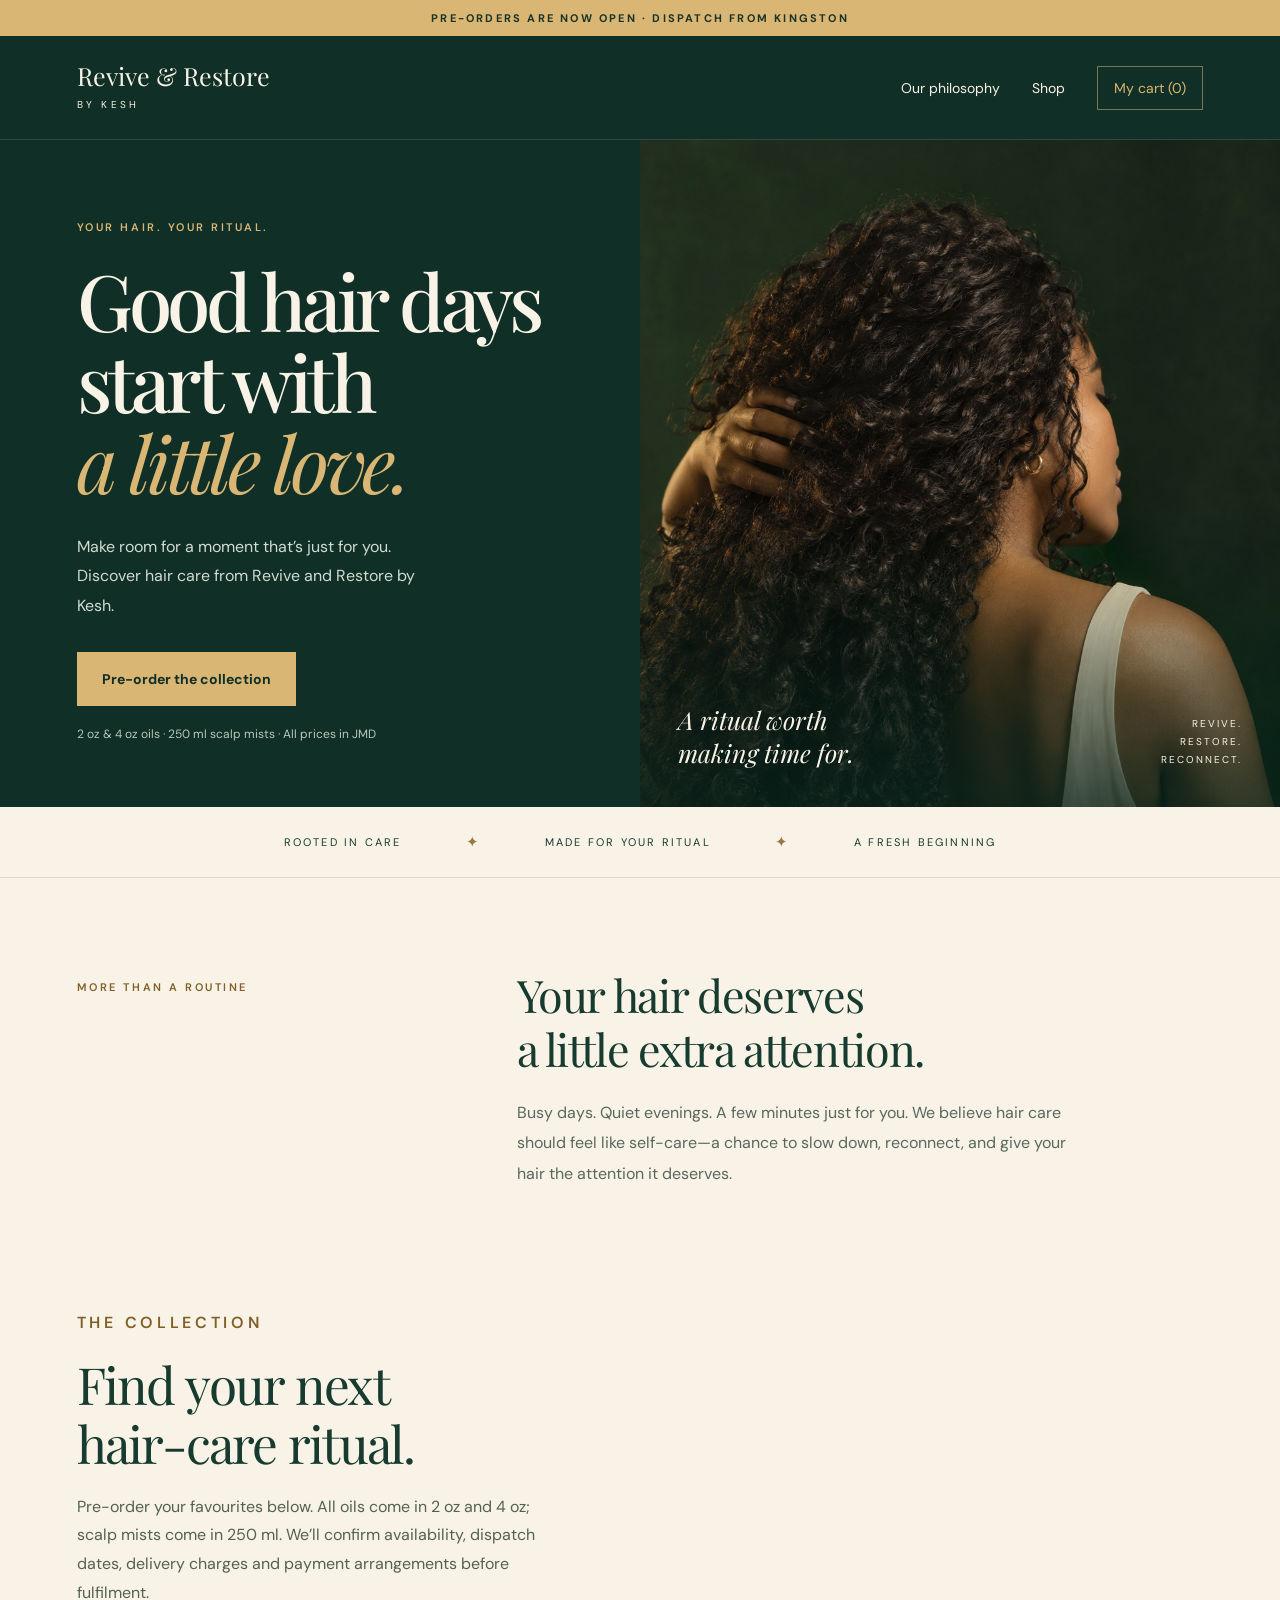
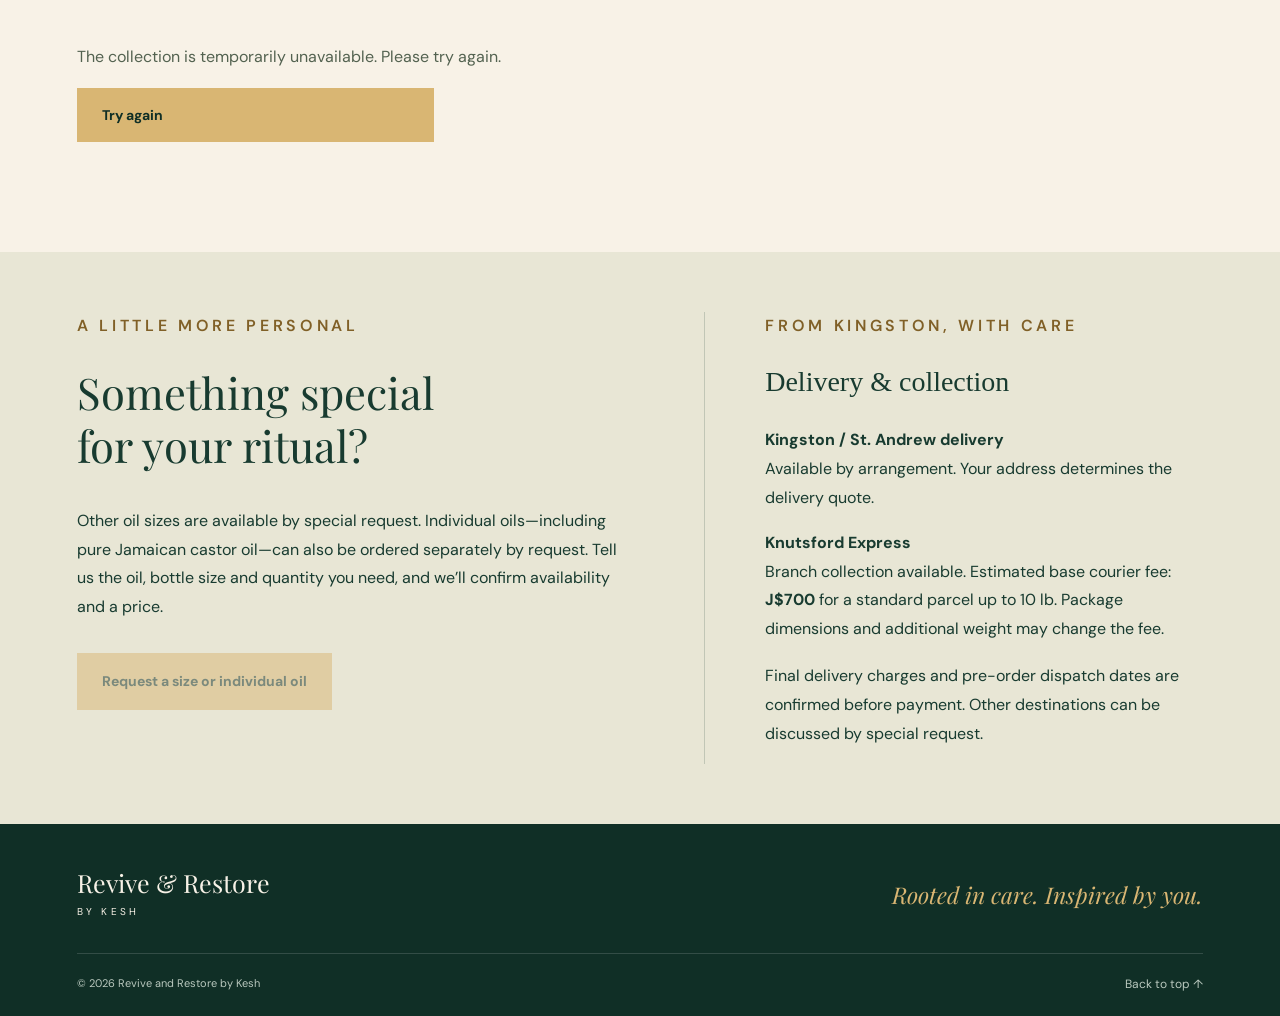
==== index.html @ 97a1cb86 "Open pre-orders with sizes, JMD prices, special requests and delivery estimates" ====
<!doctype html>
<html lang="en">
<head>
<meta charset="utf-8"><meta name="viewport" content="width=device-width,initial-scale=1">
<meta name="theme-color" content="#102f26">
<meta name="description" content="Meet your next hair-care ritual. Revive and Restore by Kesh hair oils and scalp mists. Pre-orders are now open. Prices in JMD.">
<title>Revive &amp; Restore by Kesh — Pre-orders Now Open</title>
<link rel="icon" href="favicon.svg" type="image/svg+xml">
<link rel="stylesheet" href="style.css?v=2"><link rel="stylesheet" href="shop.css?v=3">
</head>
<body id="top">
<div class="topline">PRE-ORDERS ARE NOW OPEN · DISPATCH FROM KINGSTON</div>
<header class="header"><a class="brand" href="./" aria-label="Revive and Restore by Kesh home">Revive &amp; Restore<small>BY KESH</small></a><nav class="nav" aria-label="Main navigation"><a href="#our-story">Our philosophy</a><a href="#collection">Shop</a><button id="open-cart" class="cart-button">My cart (<span id="cart-count">0</span>)</button></nav></header>
<main>
<section class="hero" aria-labelledby="hero-title">
<div class="hero-copy"><p class="eyebrow">YOUR HAIR. YOUR RITUAL.</p><h1 id="hero-title">Good hair days<br>start with<br><em>a little love.</em></h1><p class="intro">Make room for a moment that’s just for you. Discover hair care from Revive and Restore by Kesh.</p><a class="button" href="#collection">Pre-order the collection</a><p class="hero-note">2 oz &amp; 4 oz oils · 250 ml scalp mists · All prices in JMD</p></div>
<div class="hero-visual"><img src="hair-editorial.jpg" width="1024" height="1536" alt="Beauty editorial celebrating rich, natural curls." fetchpriority="high"><div class="image-caption"><p>A ritual worth<br>making time for.</p><span>REVIVE.<br>RESTORE.<br>RECONNECT.</span></div></div>
</section>
<div class="ribbon" aria-label="Brand philosophy"><span>Rooted in care</span><i aria-hidden="true">✦</i><span>Made for your ritual</span><i aria-hidden="true">✦</i><span>A fresh beginning</span></div>
<section class="story" id="our-story"><p class="eyebrow">MORE THAN A ROUTINE</p><div><h2>Your hair deserves<br>a little extra attention.</h2><p>Busy days. Quiet evenings. A few minutes just for you. We believe hair care should feel like self-care—a chance to slow down, reconnect, and give your hair the attention it deserves.</p></div></section>
<section class="collection shop" id="collection" aria-labelledby="collection-title"><div class="collection-heading"><p class="eyebrow">THE COLLECTION</p><h2 id="collection-title">Find your next<br>hair-care ritual.</h2><p>Pre-order your favourites below. All oils come in 2 oz and 4 oz; scalp mists come in 250 ml. We’ll confirm availability, dispatch dates, delivery charges and payment arrangements before fulfilment.</p></div><p id="shop-status" class="shop-status" role="status">Loading the collection…</p><div id="products" class="product-grid"></div></section>
<section class="request-section" id="special-requests"><div><p class="eyebrow">A LITTLE MORE PERSONAL</p><h2>Something special<br>for your ritual?</h2><p>Other oil sizes are available by special request. Individual oils—including pure Jamaican castor oil—can also be ordered separately by request. Tell us the oil, bottle size and quantity you need, and we’ll confirm availability and a price.</p><button class="button" id="special-request">Request a size or individual oil</button></div><div class="delivery-panel"><p class="eyebrow">FROM KINGSTON, WITH CARE</p><h3>Delivery &amp; collection</h3><p><strong>Kingston / St. Andrew delivery</strong><br>Available by arrangement. Your address determines the delivery quote.</p><p><strong>Knutsford Express</strong><br>Branch collection available. Estimated base courier fee: <strong>J$700</strong> for a standard parcel up to 10 lb. Package dimensions and additional weight may change the fee.</p><p class="checkout-note">Final delivery charges and pre-order dispatch dates are confirmed before payment. Other destinations can be discussed by special request.</p></div></section></main>
<footer class="footer"><div class="footer-top"><a class="brand" href="./">Revive &amp; Restore<small>BY KESH</small></a><p>Rooted in care. Inspired by you.</p></div><div class="footer-bottom"><span>© 2026 Revive and Restore by Kesh</span><a href="#top">Back to top ↑</a></div></footer>
<dialog class="shop-dialog" id="cart-dialog" aria-labelledby="cart-title"><div class="dialog-head"><h2 id="cart-title">My cart</h2><button class="close-dialog" data-close aria-label="Close cart">×</button></div><div id="cart-items"></div><div class="summary-row"><span>Subtotal</span><strong id="cart-subtotal">J$0.00</strong></div><p class="checkout-note">Delivery is calculated or confirmed at checkout.</p><button class="button" id="checkout-start">Checkout</button></dialog>
<dialog class="shop-dialog" id="checkout-dialog" aria-labelledby="checkout-title"><div class="dialog-head"><h2 id="checkout-title">Pre-order checkout</h2><button class="close-dialog" data-close aria-label="Close checkout">×</button></div><div id="confirmation" hidden></div><form id="checkout-form"><fieldset id="checkout-fields"><div class="checkout-grid"><label>Full name<input name="name" autocomplete="name" required maxlength="100"></label><label>Phone / WhatsApp<input name="phone" type="tel" autocomplete="tel" required maxlength="35"></label><label class="wide">Email (optional)<input name="email" type="email" autocomplete="email" maxlength="150"></label><label class="wide">Delivery address or Knutsford branch<textarea name="address" autocomplete="street-address" required maxlength="500" rows="2"></textarea></label><label>Parish<select name="parish" required><option value="">Select parish</option><option>Kingston</option><option>St. Andrew</option><option>St. Thomas</option><option>Portland</option><option>St. Mary</option><option>St. Ann</option><option>Trelawny</option><option>St. James</option><option>Hanover</option><option>Westmoreland</option><option>St. Elizabeth</option><option>Manchester</option><option>Clarendon</option><option>St. Catherine</option></select></label><label>Delivery option<select id="delivery" name="delivery" required></select></label><label class="wide">Payment method<select id="payment" name="payment" required><option value="cod">Cash on delivery</option><option value="bank">Bank transfer</option></select></label><label class="wide"><span id="notes-label">Order notes or special requests (optional)</span><textarea id="order-notes" name="notes" maxlength="500" rows="2"></textarea></label></div><div class="trap" aria-hidden="true"><label>Website<input name="website" tabindex="-1" autocomplete="off"></label></div><p class="checkout-note" id="delivery-note"></p><p class="checkout-note" id="bank-note" hidden></p><div class="summary-row"><span>Items</span><strong id="checkout-subtotal"></strong></div><div class="summary-row"><span>Delivery</span><strong id="delivery-charge"></strong></div><div class="summary-row total"><span>Estimated total</span><strong id="checkout-total"></strong></div><div class="consent"><label><input required type="checkbox"> <span>I understand this is a pre-order or special request. Dispatch dates, availability and final charges will be confirmed. Revive & Restore will use my contact and delivery details to confirm and fulfil my order. Payment and delivery are confirmed manually.</span></label></div><button class="button" type="submit" id="place-order">Send pre-order request</button></fieldset><p id="checkout-error" class="error" role="alert"></p></form></dialog><script src="shop.js?v=3" defer></script>
</body></html>
---- style.css ----
@import url('https://fonts.googleapis.com/css2?family=DM+Sans:wght@400;500;600;700&family=Playfair+Display:ital,wght@0,400;0,500;0,600;1,400;1,500&display=swap');
:root{--forest:#102f26;--cream:#f8f2e7;--gold:#d9b673;--ink:#183b30;color-scheme:light}*{box-sizing:border-box}html{scroll-behavior:smooth;scroll-padding-top:30px}body{margin:0;background:var(--cream);font-family:'DM Sans',Arial,sans-serif;color:var(--ink);-webkit-font-smoothing:antialiased}a{color:inherit;text-decoration:none}a:focus-visible{outline:3px solid var(--gold);outline-offset:7px}.topline{text-align:center;background:var(--gold);color:#193328;padding:11px 20px;font-size:11px;font-weight:700;letter-spacing:.2em}.header{display:flex;align-items:center;justify-content:space-between;gap:24px;padding:25px 6%;background:var(--forest);color:var(--cream);border-bottom:1px solid #ffffff22}.brand{font:25px/1.2 'Playfair Display',Georgia,serif}.brand small{display:block;font:10px/1.8 'DM Sans',Arial,sans-serif;letter-spacing:.32em;margin-top:5px}.nav{display:flex;gap:32px;align-items:center;font-size:14px}.nav a:last-child{color:var(--gold)}.hero{background:var(--forest);color:var(--cream);display:grid;grid-template-columns:1fr 1fr;min-height:660px}.hero-copy{padding:80px 8% 65px 12%;align-self:center;position:relative}.eyebrow{font-size:11px;letter-spacing:.23em;font-weight:600;text-transform:uppercase;color:var(--gold);margin:0 0 26px}h1,h2,h3,p{margin-top:0}h1{font:500 clamp(58px,6.1vw,94px)/1.04 'Playfair Display',Georgia,serif;letter-spacing:-.055em;margin-bottom:28px}h1 em{font-weight:400;color:var(--gold)}.intro{max-width:350px;color:#d1dbd3;font-size:16px;line-height:1.85;margin-bottom:32px}.button{display:inline-flex;align-items:center;gap:35px;background:var(--gold);color:var(--forest);padding:18px 25px;font-size:14px;font-weight:700;transition:background .2s,transform .2s}.button:hover{background:#ead09d;transform:translateY(-2px)}.button span{font-size:22px;line-height:1}.hero-note{font-size:12px;color:#b9c8be;margin:20px 0 0}.hero-visual{position:relative;min-height:660px;overflow:hidden;background:#163c30}.hero-visual img{display:block;position:absolute;inset:0;width:100%;height:100%;object-fit:cover;object-position:center 40%}.hero-visual:after{content:"";position:absolute;inset:0;background:linear-gradient(0deg,#08251dc4,transparent 45%)}.image-caption{position:absolute;bottom:38px;left:38px;right:38px;z-index:1;display:flex;justify-content:space-between;gap:20px;align-items:end}.image-caption p{font:italic 25px/1.3 'Playfair Display',Georgia,serif;margin:0}.image-caption span{font-size:10px;letter-spacing:.2em;line-height:1.8;text-align:right}.ribbon{padding:25px 6%;display:flex;justify-content:center;align-items:center;gap:clamp(24px,5vw,85px);border-bottom:1px solid #183b3022;text-transform:uppercase;font-size:11px;letter-spacing:.2em}.ribbon i{font-size:15px;color:#997744;font-style:normal}.story{max-width:1280px;margin:auto;padding:90px 6%;display:grid;grid-template-columns:.7fr 1.3fr;gap:70px}.story .eyebrow{color:#806027;margin-top:12px}.story h2{font:400 clamp(32px,3.5vw,49px)/1.2 'Playfair Display',Georgia,serif;letter-spacing:-.03em;margin-bottom:22px}.story p:not(.eyebrow){color:#5a675d;max-width:570px;font-size:16px;line-height:1.9;margin-bottom:0}.collection{margin:0 6% 80px;background:#e8e6d5;padding:55px 6%;display:grid;grid-template-columns:1.3fr .7fr;gap:50px;align-items:center;border:1px solid #183b3014}.collection .eyebrow{color:#806027;margin-bottom:17px}.collection h2{font:400 clamp(36px,4vw,58px)/1.15 'Playfair Display',Georgia,serif;letter-spacing:-.035em;margin-bottom:20px}.collection p{font-size:16px;line-height:1.8;color:#536250;max-width:480px}.launch{text-align:center;border-left:1px solid #183b3030;padding:20px}.launch span{display:block;font-size:11px;letter-spacing:.25em;color:#536250}.launch strong{font:italic 42px/1.2 'Playfair Display',Georgia,serif;display:block;margin:13px 0;color:var(--forest)}.launch p{font-size:13px;margin:0}.footer{background:var(--forest);color:var(--cream);padding:44px 6% 24px}.footer-top{display:flex;justify-content:space-between;align-items:center;gap:30px;padding-bottom:32px}.footer-top p{font:italic 23px 'Playfair Display',Georgia,serif;margin:0;color:var(--gold)}.footer-bottom{border-top:1px solid #ffffff25;padding-top:22px;display:flex;justify-content:space-between;gap:20px;font-size:11px;color:#b9c8be}.footer-bottom a{font-size:12px}@media(min-width:1700px){.hero{min-height:800px}.hero-visual{min-height:800px}}@media(max-width:800px){.header{padding:22px 6%}.brand{font-size:21px}.nav{gap:15px;font-size:12px}.nav a:first-child{display:none}.hero{grid-template-columns:1fr}.hero-copy{padding:52px 7% 45px}h1{font-size:clamp(53px,10.6vw,78px);max-width:600px}.intro{max-width:440px}.hero-visual{min-height:490px}.hero-visual img{object-position:center 35%}.image-caption{bottom:27px;left:7%;right:7%}.ribbon{gap:16px;font-size:9px;letter-spacing:.12em;padding:22px 4%}.ribbon i{font-size:11px}.story{padding:58px 7%;grid-template-columns:1fr;gap:8px}.story .eyebrow{margin:0 0 18px}.collection{margin:0 6% 50px;padding:34px 7%;grid-template-columns:1fr;gap:15px}.launch{border-left:0;border-top:1px solid #183b3030;padding:27px 0 0}.footer-top{align-items:start;flex-direction:column;gap:25px}.footer-top p{font-size:21px}.footer-bottom{flex-wrap:wrap}.topline{font-size:9px;letter-spacing:.14em}}@media(prefers-reduced-motion:reduce){html{scroll-behavior:auto}.button{transition:none}}
---- shop.css ----
.collection.shop{display:block;background:transparent;padding:30px 0;margin:0 6% 80px;border:0}.collection-heading{max-width:640px;margin-bottom:35px}.product-grid{display:grid;grid-template-columns:repeat(3,minmax(0,1fr));gap:28px}.product-card{border:1px solid #183b3025;background:#fffdf7;min-width:0}.product-card img{width:100%;aspect-ratio:1;height:auto;object-fit:contain;background:#edeadf}.product-card>div{padding:24px}.product-card h3{font:28px Georgia,serif;margin-bottom:15px}.product-card .description{white-space:pre-line;font-size:15px;line-height:1.7;overflow-wrap:anywhere}.buy-row{display:flex;justify-content:space-between;gap:12px;align-items:center;flex-wrap:wrap}.buy-row strong{font-size:19px}.buy-row .button{padding:13px 16px}.button,button{font-family:inherit;cursor:pointer;border:0}.button:disabled{opacity:.5;cursor:not-allowed}.cart-button{background:transparent;color:var(--gold);border:1px solid #d9b67388;padding:12px 16px;font-size:14px}.shop-status{font-size:15px;min-height:24px}.shop-empty{padding:40px;background:#e8e6d5;grid-column:1/-1}.shop-empty h3{font:32px Georgia,serif}.shop-dialog{width:min(760px,calc(100% - 28px));max-height:90vh;border:0;padding:30px;background:var(--cream);color:var(--ink);overflow:auto;box-shadow:0 20px 80px #0005}.shop-dialog::backdrop{background:#09291fbd}.dialog-head{display:flex;justify-content:space-between;gap:20px;align-items:center;margin-bottom:25px}.dialog-head h2{font:32px Georgia,serif;margin:0}.close-dialog{background:transparent;font-size:24px;color:var(--forest);padding:10px}.cart-line{display:grid;grid-template-columns:1fr 85px auto;gap:18px;border-bottom:1px solid #183b3030;padding:20px 0;align-items:center}.cart-line p{font-size:14px;margin:8px 0 0}.cart-line label{font-size:13px}.cart-line input{width:75px}.text-button{background:transparent;text-decoration:underline;font-size:14px;color:var(--forest);text-align:left;padding:4px;grid-column:1/-1}.summary-row{display:flex;justify-content:space-between;gap:20px;padding:17px 0;border-bottom:1px solid #183b3020;font-size:16px}.summary-row.total{font-size:21px;font-weight:700}.checkout-grid{display:grid;grid-template-columns:1fr 1fr;gap:20px}.checkout-grid label{font-size:14px;display:grid;gap:9px}.checkout-grid .wide{grid-column:1/-1}.shop-dialog input,.shop-dialog select,.shop-dialog textarea{font-family:inherit;font-size:16px;padding:12px;border:1px solid #80988b;background:#fffdf8;width:100%;color:var(--forest)}.shop-dialog textarea{resize:vertical}.shop-dialog fieldset{padding:0;border:0;margin:0;min-width:0}.checkout-note{font-size:14px;line-height:1.6;margin-top:18px;white-space:pre-line}.shop-dialog .button{margin-top:20px}.error{color:#a63228;font-size:14px;line-height:1.6}.trap{position:absolute;left:-10000px;width:1px;height:1px;overflow:hidden}.consent{font-size:14px;line-height:1.6;margin-top:24px}.consent label{display:flex;align-items:flex-start;gap:12px}.consent input{width:18px;height:18px;flex-shrink:0}.shop-dialog [hidden]{display:none!important}#confirmation p{line-height:1.7;white-space:pre-line}button:focus-visible,input:focus-visible,select:focus-visible,textarea:focus-visible{outline:3px solid #c09e58;outline-offset:3px}@media(max-width:950px){.product-grid{grid-template-columns:repeat(2,minmax(0,1fr))}}@media(max-width:600px){.product-grid{grid-template-columns:1fr}.checkout-grid{grid-template-columns:1fr}.checkout-grid .wide{grid-column:auto}.shop-dialog{padding:22px 18px}.cart-line{grid-template-columns:1fr 80px}.cart-line>strong{grid-column:1}.cart-line .text-button{grid-column:2}.header{gap:12px}.nav{gap:10px}.cart-button{padding:10px}.brand{font-size:18px}.nav a{font-size:13px}.topline{font-size:11px}.product-card h3{font-size:26px}}
/* Pre-order collection */
.product-card{border-top:3px solid #b39356;display:flex;flex-direction:column}.product-card>div{display:flex;flex-direction:column;flex:1;padding:30px}.product-status{font-size:11px!important;letter-spacing:.17em;color:#806027!important;font-weight:700}.product-card .description{flex:1}.size-label{display:grid;gap:9px;font-size:13px;margin:12px 0 24px}.size-label select{font:16px inherit;font-family:inherit;font-size:16px;padding:12px;border:1px solid #80988b;background:#fffdf8;color:var(--forest);width:100%}.request-section{display:grid;grid-template-columns:1.1fr 1fr;gap:7%;padding:60px 6%;background:#e8e6d5}.request-section .eyebrow{color:#806027}.request-section h2{font:400 clamp(32px,3.4vw,48px)/1.2 'Playfair Display',Georgia,serif}.request-section h3{font:28px Georgia,serif}.request-section p{font-size:16px;line-height:1.8}.request-section .button{margin-top:15px;line-height:1.5}.delivery-panel{border-left:1px solid #183b3030;padding-left:12%}.product-grid{align-items:stretch}.product-card h3{line-height:1.25}.product-card .buy-row{margin-top:auto}.shop-dialog select{max-width:100%}.checkout-note{overflow-wrap:anywhere}@media(max-width:700px){.request-section{grid-template-columns:1fr;gap:40px;padding:40px 7%}.delivery-panel{border-left:0;border-top:1px solid #183b3030;padding:30px 0 0}.product-card>div{padding:25px}.nav a:first-child{display:none}}
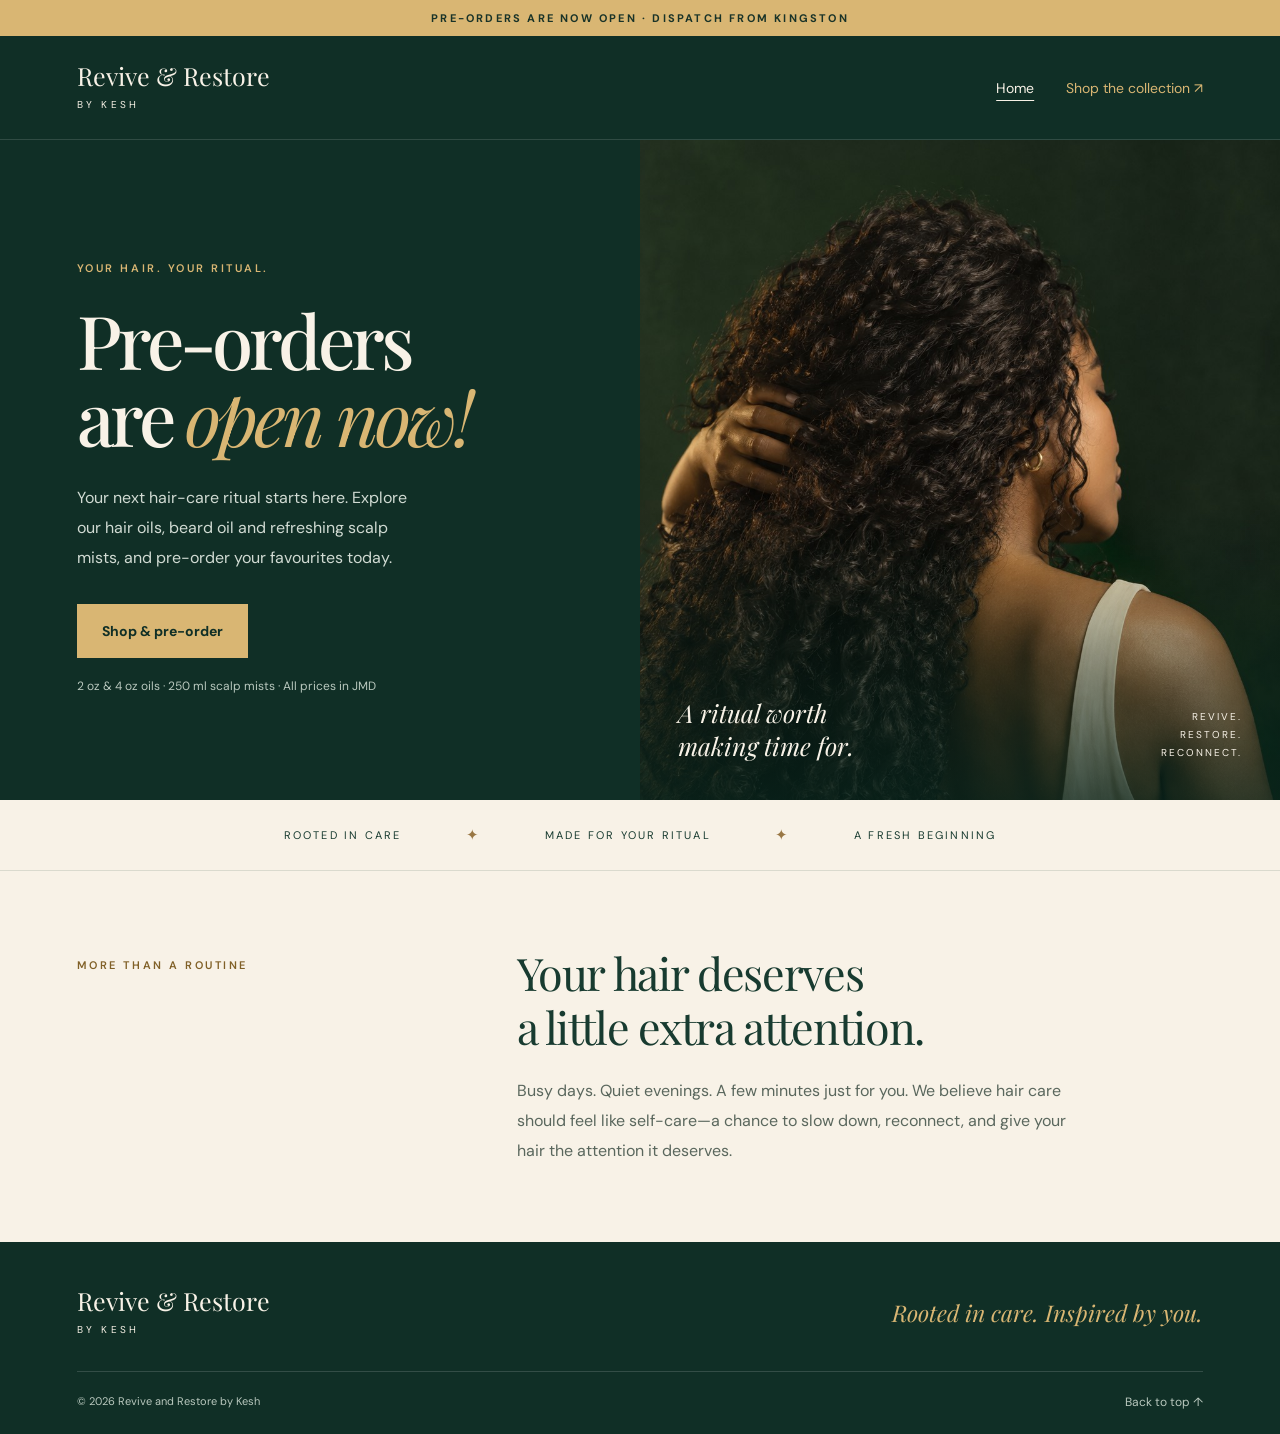
==== commit 31731125: "Move collection and checkout to Shop page; announce pre-orders on home" ====
--- a/index.html
+++ b/index.html
@@ -7,20 +7,20 @@
 <title>Revive &amp; Restore by Kesh — Pre-orders Now Open</title>
 <link rel="icon" href="favicon.svg" type="image/svg+xml">
 <link rel="stylesheet" href="style.css?v=2"><link rel="stylesheet" href="shop.css?v=3">
+<link rel="stylesheet" href="pages.css?v=1">
 </head>
-<body id="top">
+<body id="top" class="home-page">
 <div class="topline">PRE-ORDERS ARE NOW OPEN · DISPATCH FROM KINGSTON</div>
-<header class="header"><a class="brand" href="./" aria-label="Revive and Restore by Kesh home">Revive &amp; Restore<small>BY KESH</small></a><nav class="nav" aria-label="Main navigation"><a href="#our-story">Our philosophy</a><a href="#collection">Shop</a><button id="open-cart" class="cart-button">My cart (<span id="cart-count">0</span>)</button></nav></header>
+<header class="header"><a class="brand" href="./" aria-label="Revive and Restore by Kesh home">Revive &amp; Restore<small>BY KESH</small></a><nav class="nav" aria-label="Main navigation"><a href="./" aria-current="page">Home</a><a href="shop.html">Shop the collection ↗</a></nav></header>
 <main>
 <section class="hero" aria-labelledby="hero-title">
-<div class="hero-copy"><p class="eyebrow">YOUR HAIR. YOUR RITUAL.</p><h1 id="hero-title">Good hair days<br>start with<br><em>a little love.</em></h1><p class="intro">Make room for a moment that’s just for you. Discover hair care from Revive and Restore by Kesh.</p><a class="button" href="#collection">Pre-order the collection</a><p class="hero-note">2 oz &amp; 4 oz oils · 250 ml scalp mists · All prices in JMD</p></div>
+<div class="hero-copy"><p class="eyebrow">YOUR HAIR. YOUR RITUAL.</p><h1 id="hero-title">Pre-orders<br>are <em>open now!</em></h1><p class="intro">Your next hair-care ritual starts here. Explore our hair oils, beard oil and refreshing scalp mists, and pre-order your favourites today.</p><a class="button" href="shop.html">Shop &amp; pre-order</a><p class="hero-note">2 oz &amp; 4 oz oils · 250 ml scalp mists · All prices in JMD</p></div>
 <div class="hero-visual"><img src="hair-editorial.jpg" width="1024" height="1536" alt="Beauty editorial celebrating rich, natural curls." fetchpriority="high"><div class="image-caption"><p>A ritual worth<br>making time for.</p><span>REVIVE.<br>RESTORE.<br>RECONNECT.</span></div></div>
 </section>
 <div class="ribbon" aria-label="Brand philosophy"><span>Rooted in care</span><i aria-hidden="true">✦</i><span>Made for your ritual</span><i aria-hidden="true">✦</i><span>A fresh beginning</span></div>
 <section class="story" id="our-story"><p class="eyebrow">MORE THAN A ROUTINE</p><div><h2>Your hair deserves<br>a little extra attention.</h2><p>Busy days. Quiet evenings. A few minutes just for you. We believe hair care should feel like self-care—a chance to slow down, reconnect, and give your hair the attention it deserves.</p></div></section>
-<section class="collection shop" id="collection" aria-labelledby="collection-title"><div class="collection-heading"><p class="eyebrow">THE COLLECTION</p><h2 id="collection-title">Find your next<br>hair-care ritual.</h2><p>Pre-order your favourites below. All oils come in 2 oz and 4 oz; scalp mists come in 250 ml. We’ll confirm availability, dispatch dates, delivery charges and payment arrangements before fulfilment.</p></div><p id="shop-status" class="shop-status" role="status">Loading the collection…</p><div id="products" class="product-grid"></div></section>
-<section class="request-section" id="special-requests"><div><p class="eyebrow">A LITTLE MORE PERSONAL</p><h2>Something special<br>for your ritual?</h2><p>Other oil sizes are available by special request. Individual oils—including pure Jamaican castor oil—can also be ordered separately by request. Tell us the oil, bottle size and quantity you need, and we’ll confirm availability and a price.</p><button class="button" id="special-request">Request a size or individual oil</button></div><div class="delivery-panel"><p class="eyebrow">FROM KINGSTON, WITH CARE</p><h3>Delivery &amp; collection</h3><p><strong>Kingston / St. Andrew delivery</strong><br>Available by arrangement. Your address determines the delivery quote.</p><p><strong>Knutsford Express</strong><br>Branch collection available. Estimated base courier fee: <strong>J$700</strong> for a standard parcel up to 10 lb. Package dimensions and additional weight may change the fee.</p><p class="checkout-note">Final delivery charges and pre-order dispatch dates are confirmed before payment. Other destinations can be discussed by special request.</p></div></section></main>
+</main>
 <footer class="footer"><div class="footer-top"><a class="brand" href="./">Revive &amp; Restore<small>BY KESH</small></a><p>Rooted in care. Inspired by you.</p></div><div class="footer-bottom"><span>© 2026 Revive and Restore by Kesh</span><a href="#top">Back to top ↑</a></div></footer>
-<dialog class="shop-dialog" id="cart-dialog" aria-labelledby="cart-title"><div class="dialog-head"><h2 id="cart-title">My cart</h2><button class="close-dialog" data-close aria-label="Close cart">×</button></div><div id="cart-items"></div><div class="summary-row"><span>Subtotal</span><strong id="cart-subtotal">J$0.00</strong></div><p class="checkout-note">Delivery is calculated or confirmed at checkout.</p><button class="button" id="checkout-start">Checkout</button></dialog>
-<dialog class="shop-dialog" id="checkout-dialog" aria-labelledby="checkout-title"><div class="dialog-head"><h2 id="checkout-title">Pre-order checkout</h2><button class="close-dialog" data-close aria-label="Close checkout">×</button></div><div id="confirmation" hidden></div><form id="checkout-form"><fieldset id="checkout-fields"><div class="checkout-grid"><label>Full name<input name="name" autocomplete="name" required maxlength="100"></label><label>Phone / WhatsApp<input name="phone" type="tel" autocomplete="tel" required maxlength="35"></label><label class="wide">Email (optional)<input name="email" type="email" autocomplete="email" maxlength="150"></label><label class="wide">Delivery address or Knutsford branch<textarea name="address" autocomplete="street-address" required maxlength="500" rows="2"></textarea></label><label>Parish<select name="parish" required><option value="">Select parish</option><option>Kingston</option><option>St. Andrew</option><option>St. Thomas</option><option>Portland</option><option>St. Mary</option><option>St. Ann</option><option>Trelawny</option><option>St. James</option><option>Hanover</option><option>Westmoreland</option><option>St. Elizabeth</option><option>Manchester</option><option>Clarendon</option><option>St. Catherine</option></select></label><label>Delivery option<select id="delivery" name="delivery" required></select></label><label class="wide">Payment method<select id="payment" name="payment" required><option value="cod">Cash on delivery</option><option value="bank">Bank transfer</option></select></label><label class="wide"><span id="notes-label">Order notes or special requests (optional)</span><textarea id="order-notes" name="notes" maxlength="500" rows="2"></textarea></label></div><div class="trap" aria-hidden="true"><label>Website<input name="website" tabindex="-1" autocomplete="off"></label></div><p class="checkout-note" id="delivery-note"></p><p class="checkout-note" id="bank-note" hidden></p><div class="summary-row"><span>Items</span><strong id="checkout-subtotal"></strong></div><div class="summary-row"><span>Delivery</span><strong id="delivery-charge"></strong></div><div class="summary-row total"><span>Estimated total</span><strong id="checkout-total"></strong></div><div class="consent"><label><input required type="checkbox"> <span>I understand this is a pre-order or special request. Dispatch dates, availability and final charges will be confirmed. Revive & Restore will use my contact and delivery details to confirm and fulfil my order. Payment and delivery are confirmed manually.</span></label></div><button class="button" type="submit" id="place-order">Send pre-order request</button></fieldset><p id="checkout-error" class="error" role="alert"></p></form></dialog><script src="shop.js?v=3" defer></script>
+
+<script>if(["#collection","#special-requests"].includes(location.hash))location.replace("shop.html"+location.hash);</script>
 </body></html>
--- a/pages.css
+++ b/pages.css
@@ -0,0 +1 @@
+.home-page .nav a:first-child,.shop-page .nav a:first-child{display:block}.nav [aria-current="page"]{text-decoration:underline;text-underline-offset:7px}.shop-page .collection.shop{padding-top:65px}.shop-page #collection-title{font:400 clamp(38px,4.8vw,64px)/1.15 'Playfair Display',Georgia,serif;letter-spacing:-.035em;color:var(--forest);margin-bottom:24px}.shop-page #collection-title em{color:#88621f}.home-page h1{font-size:clamp(54px,5.8vw,88px)}.home-page .story{padding-top:75px;padding-bottom:75px}.home-page .nav a,.shop-page .nav a{white-space:nowrap}@media(max-width:600px){.shop-page .header{flex-wrap:wrap}.shop-page .nav{width:100%;justify-content:space-between;padding-top:8px}.shop-page .collection.shop{padding-top:42px}.home-page .header{flex-wrap:wrap}.home-page .nav{gap:22px}.home-page h1{font-size:clamp(48px,10.5vw,70px)}}
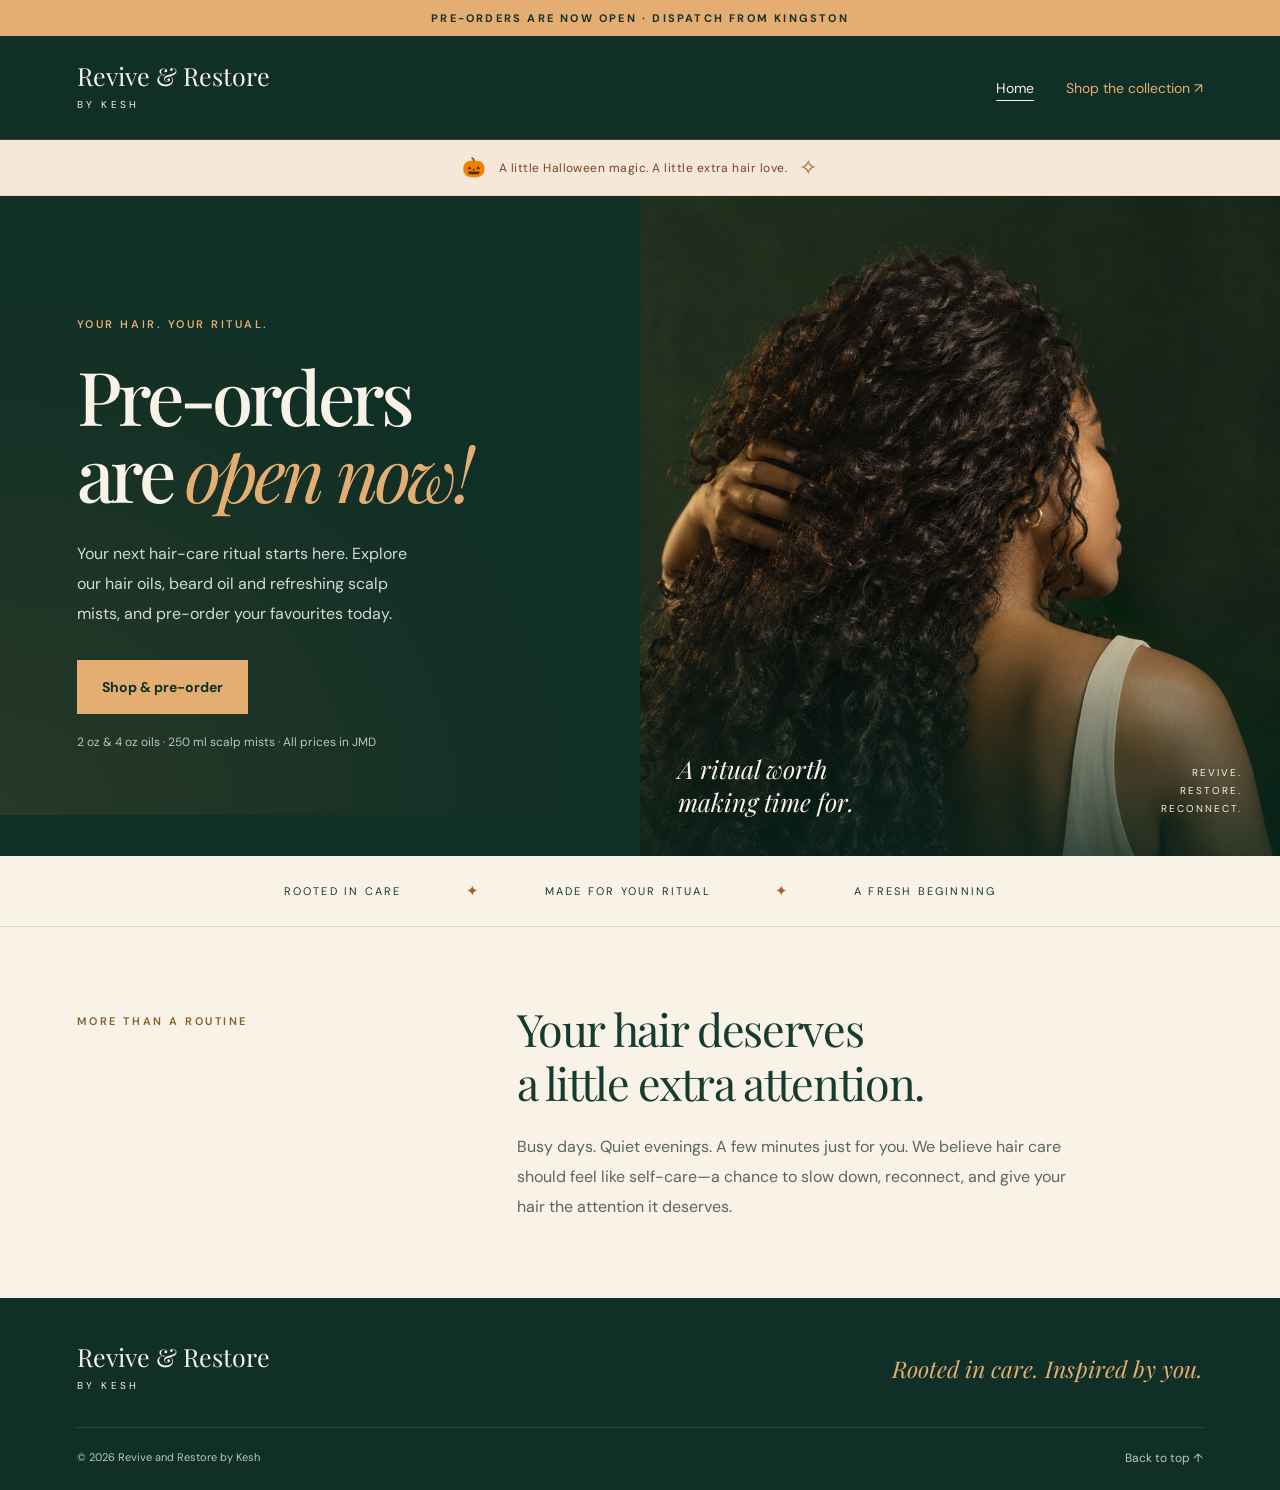
==== commit 316107bb: "Add subtle Halloween accents to home and shop" ====
--- a/index.html
+++ b/index.html
@@ -7,12 +7,13 @@
 <title>Revive &amp; Restore by Kesh — Pre-orders Now Open</title>
 <link rel="icon" href="favicon.svg" type="image/svg+xml">
 <link rel="stylesheet" href="style.css?v=2"><link rel="stylesheet" href="shop.css?v=3">
-<link rel="stylesheet" href="pages.css?v=1">
+<link rel="stylesheet" href="pages.css?v=2">
 </head>
 <body id="top" class="home-page">
 <div class="topline">PRE-ORDERS ARE NOW OPEN · DISPATCH FROM KINGSTON</div>
 <header class="header"><a class="brand" href="./" aria-label="Revive and Restore by Kesh home">Revive &amp; Restore<small>BY KESH</small></a><nav class="nav" aria-label="Main navigation"><a href="./" aria-current="page">Home</a><a href="shop.html">Shop the collection ↗</a></nav></header>
 <main>
+<div class="seasonal-note"><span aria-hidden="true">&#127875;</span> A little Halloween magic. A little extra hair love. <span aria-hidden="true">&#10023;</span></div>
 <section class="hero" aria-labelledby="hero-title">
 <div class="hero-copy"><p class="eyebrow">YOUR HAIR. YOUR RITUAL.</p><h1 id="hero-title">Pre-orders<br>are <em>open now!</em></h1><p class="intro">Your next hair-care ritual starts here. Explore our hair oils, beard oil and refreshing scalp mists, and pre-order your favourites today.</p><a class="button" href="shop.html">Shop &amp; pre-order</a><p class="hero-note">2 oz &amp; 4 oz oils · 250 ml scalp mists · All prices in JMD</p></div>
 <div class="hero-visual"><img src="hair-editorial.jpg" width="1024" height="1536" alt="Beauty editorial celebrating rich, natural curls." fetchpriority="high"><div class="image-caption"><p>A ritual worth<br>making time for.</p><span>REVIVE.<br>RESTORE.<br>RECONNECT.</span></div></div>
--- a/pages.css
+++ b/pages.css
@@ -1 +1,9 @@
 .home-page .nav a:first-child,.shop-page .nav a:first-child{display:block}.nav [aria-current="page"]{text-decoration:underline;text-underline-offset:7px}.shop-page .collection.shop{padding-top:65px}.shop-page #collection-title{font:400 clamp(38px,4.8vw,64px)/1.15 'Playfair Display',Georgia,serif;letter-spacing:-.035em;color:var(--forest);margin-bottom:24px}.shop-page #collection-title em{color:#88621f}.home-page h1{font-size:clamp(54px,5.8vw,88px)}.home-page .story{padding-top:75px;padding-bottom:75px}.home-page .nav a,.shop-page .nav a{white-space:nowrap}@media(max-width:600px){.shop-page .header{flex-wrap:wrap}.shop-page .nav{width:100%;justify-content:space-between;padding-top:8px}.shop-page .collection.shop{padding-top:42px}.home-page .header{flex-wrap:wrap}.home-page .nav{gap:22px}.home-page h1{font-size:clamp(48px,10.5vw,70px)}}
+
+/* Subtle Halloween accents. */
+:root{--gold:#e4ad72}
+.seasonal-note{display:flex;justify-content:center;align-items:center;gap:12px;padding:13px 6%;background:#f5e8d8;color:#754326;font-size:12px;letter-spacing:.04em;border-bottom:1px solid #b9763a26;text-align:center}
+.seasonal-note span:first-child{font-size:19px}.seasonal-note span:last-child{font-size:22px;color:#a36634}
+.home-page .hero-copy{background:radial-gradient(ellipse at 0% 100%,#ce7c2920,transparent 65%)}
+.home-page .ribbon i{color:#a65f2f}.shop-page .product-card{border-top:2px solid #c98a4b55}
+@media(max-width:600px){.seasonal-note{font-size:11px;gap:8px;padding:11px 5%}}
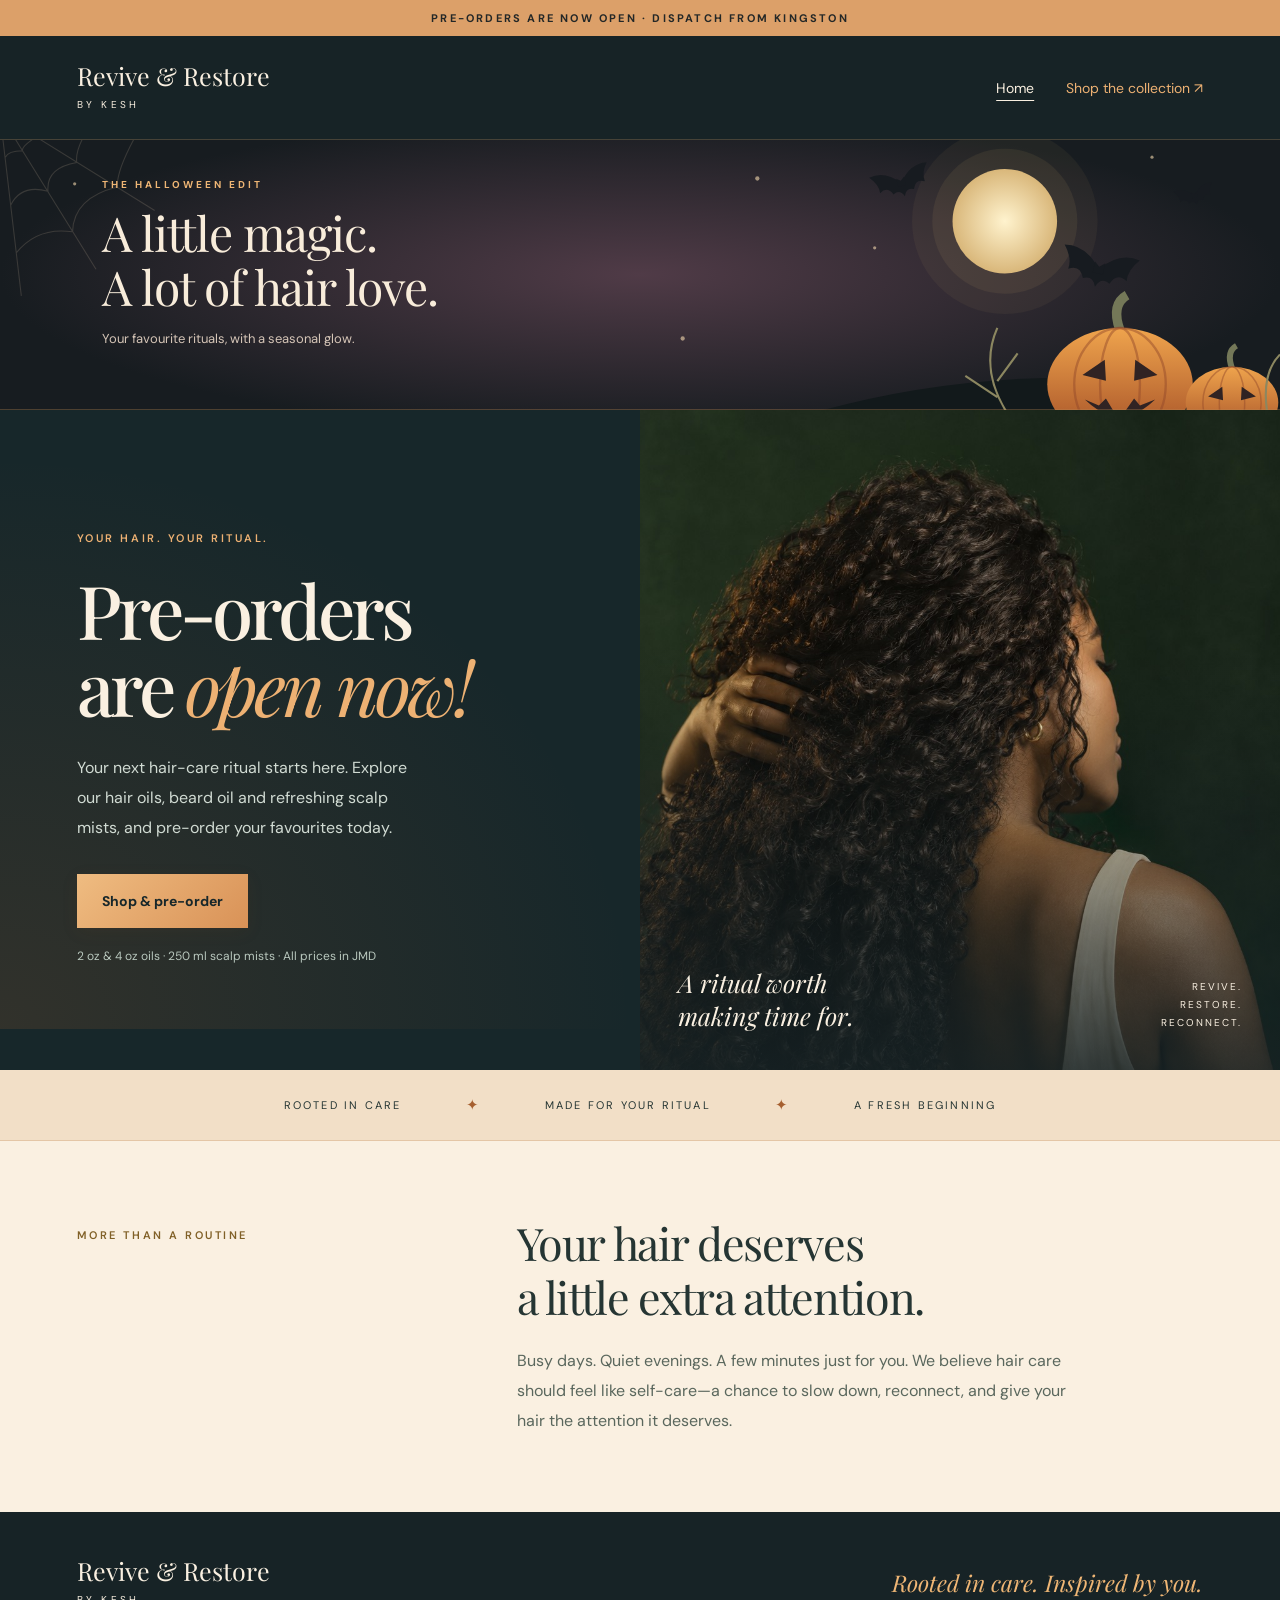
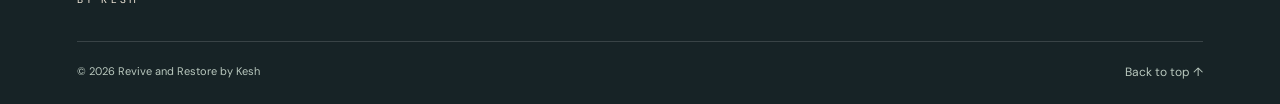
==== commit 03835c8a: "Create illustrated Halloween theme with moon, bats and pumpkins" ====
--- a/index.html
+++ b/index.html
@@ -7,13 +7,13 @@
 <title>Revive &amp; Restore by Kesh — Pre-orders Now Open</title>
 <link rel="icon" href="favicon.svg" type="image/svg+xml">
 <link rel="stylesheet" href="style.css?v=2"><link rel="stylesheet" href="shop.css?v=3">
-<link rel="stylesheet" href="pages.css?v=2">
+<link rel="stylesheet" href="pages.css?v=3">
 </head>
 <body id="top" class="home-page">
 <div class="topline">PRE-ORDERS ARE NOW OPEN · DISPATCH FROM KINGSTON</div>
 <header class="header"><a class="brand" href="./" aria-label="Revive and Restore by Kesh home">Revive &amp; Restore<small>BY KESH</small></a><nav class="nav" aria-label="Main navigation"><a href="./" aria-current="page">Home</a><a href="shop.html">Shop the collection ↗</a></nav></header>
 <main>
-<div class="seasonal-note"><span aria-hidden="true">&#127875;</span> A little Halloween magic. A little extra hair love. <span aria-hidden="true">&#10023;</span></div>
+<section class="halloween-banner" aria-label="Halloween at Revive and Restore"><div><p class="season-label">THE HALLOWEEN EDIT</p><h2>A little magic.<br>A lot of hair love.</h2><p>Your favourite rituals, with a seasonal glow.</p></div></section>
 <section class="hero" aria-labelledby="hero-title">
 <div class="hero-copy"><p class="eyebrow">YOUR HAIR. YOUR RITUAL.</p><h1 id="hero-title">Pre-orders<br>are <em>open now!</em></h1><p class="intro">Your next hair-care ritual starts here. Explore our hair oils, beard oil and refreshing scalp mists, and pre-order your favourites today.</p><a class="button" href="shop.html">Shop &amp; pre-order</a><p class="hero-note">2 oz &amp; 4 oz oils · 250 ml scalp mists · All prices in JMD</p></div>
 <div class="hero-visual"><img src="hair-editorial.jpg" width="1024" height="1536" alt="Beauty editorial celebrating rich, natural curls." fetchpriority="high"><div class="image-caption"><p>A ritual worth<br>making time for.</p><span>REVIVE.<br>RESTORE.<br>RECONNECT.</span></div></div>
--- a/pages.css
+++ b/pages.css
@@ -1,9 +1,14 @@
 .home-page .nav a:first-child,.shop-page .nav a:first-child{display:block}.nav [aria-current="page"]{text-decoration:underline;text-underline-offset:7px}.shop-page .collection.shop{padding-top:65px}.shop-page #collection-title{font:400 clamp(38px,4.8vw,64px)/1.15 'Playfair Display',Georgia,serif;letter-spacing:-.035em;color:var(--forest);margin-bottom:24px}.shop-page #collection-title em{color:#88621f}.home-page h1{font-size:clamp(54px,5.8vw,88px)}.home-page .story{padding-top:75px;padding-bottom:75px}.home-page .nav a,.shop-page .nav a{white-space:nowrap}@media(max-width:600px){.shop-page .header{flex-wrap:wrap}.shop-page .nav{width:100%;justify-content:space-between;padding-top:8px}.shop-page .collection.shop{padding-top:42px}.home-page .header{flex-wrap:wrap}.home-page .nav{gap:22px}.home-page h1{font-size:clamp(48px,10.5vw,70px)}}
 
-/* Subtle Halloween accents. */
-:root{--gold:#e4ad72}
-.seasonal-note{display:flex;justify-content:center;align-items:center;gap:12px;padding:13px 6%;background:#f5e8d8;color:#754326;font-size:12px;letter-spacing:.04em;border-bottom:1px solid #b9763a26;text-align:center}
-.seasonal-note span:first-child{font-size:19px}.seasonal-note span:last-child{font-size:22px;color:#a36634}
-.home-page .hero-copy{background:radial-gradient(ellipse at 0% 100%,#ce7c2920,transparent 65%)}
-.home-page .ribbon i{color:#a65f2f}.shop-page .product-card{border-top:2px solid #c98a4b55}
-@media(max-width:600px){.seasonal-note{font-size:11px;gap:8px;padding:11px 5%}}
+
+/* Halloween editorial treatment. */
+:root{--gold:#edb173;--forest:#17272a;--cream:#faf0e1;--ink:#253533}
+.topline{background:#dca069;color:#232727}.header,.footer{background:#172326}.header{border-bottom:1px solid #edb17338}
+.halloween-banner{position:relative;background:#171c20 url('halloween.svg') center/cover no-repeat;min-height:270px;color:#f8ecda;padding:38px 8%;border-bottom:1px solid #b9875155;overflow:hidden}
+.halloween-banner>div{position:relative;max-width:570px}.halloween-banner .season-label{color:#efb675;font-size:10px;letter-spacing:.3em;font-weight:700;margin-bottom:15px}.halloween-banner h2{font:400 clamp(30px,4vw,48px)/1.12 'Playfair Display',Georgia,serif;margin:0 0 16px;letter-spacing:-.025em}.halloween-banner p:last-child{font-size:13px;color:#d5c5b7;margin:0}
+.hero{background:#17272a}.home-page .hero-copy{background:radial-gradient(ellipse at 0% 100%,#aa62302e,transparent 70%)}.hero-visual:after{background:linear-gradient(0deg,#172326d9,transparent 65%)}
+.button{background:linear-gradient(135deg,#efbc81,#d99257);box-shadow:0 4px 18px #8a4a1614}.button:hover{background:#f4c995}.home-page .ribbon{background:#f2dfc7;border-color:#b67e4540}.home-page .ribbon i{color:#a65f2f}
+.shop-page{background:#f7ebda}.shop-page .product-card{border:1px solid #be8b5540;border-top:3px solid #b77743;box-shadow:0 8px 26px #533a2010}.shop-page #collection-title em{color:#9a582f}.product-status{color:#94562b!important}.shop-dialog{border-top:4px solid #c48a54}.shop-dialog::backdrop{background:#161921c9}.request-section{background:#eaddc8}.footer-top p{color:#efb675}
+@media(max-width:800px){.halloween-banner{min-height:250px;background-position:60% center;padding:32px 7%}.halloween-banner>div{max-width:58%}.halloween-banner h2{font-size:34px}.halloween-banner p:last-child{line-height:1.6;max-width:230px}}
+@media(max-width:480px){.halloween-banner{min-height:250px;background-position:63% center;background-size:auto 250px}.halloween-banner>div{max-width:65%}.halloween-banner h2{font-size:30px}.halloween-banner .season-label{font-size:9px;letter-spacing:.2em}.halloween-banner p:last-child{max-width:175px;font-size:12px}}
+@media(max-width:480px){.halloween-banner{background-position:right center}.halloween-banner:before{content:"";position:absolute;inset:0;background:linear-gradient(90deg,#171c20 0%,#171c20e6 35%,transparent 82%)}.halloween-banner>div{z-index:1}}
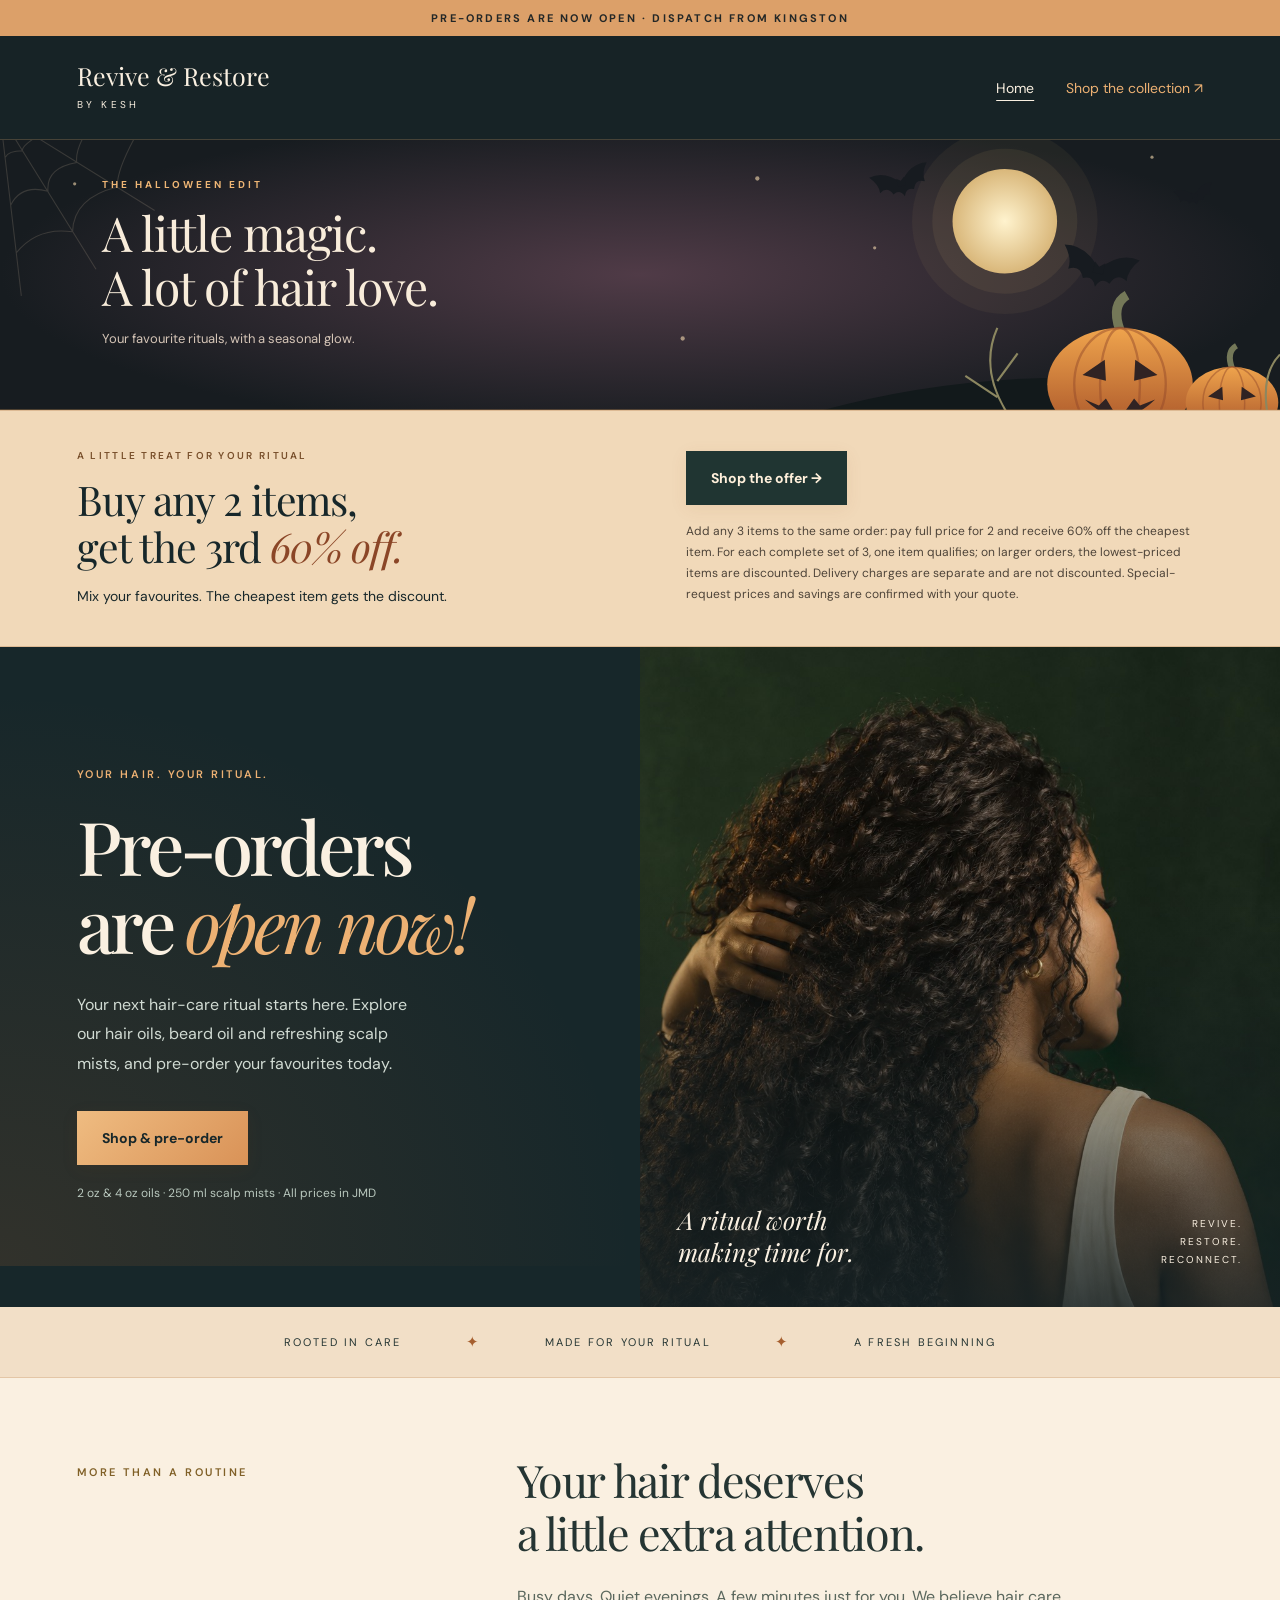
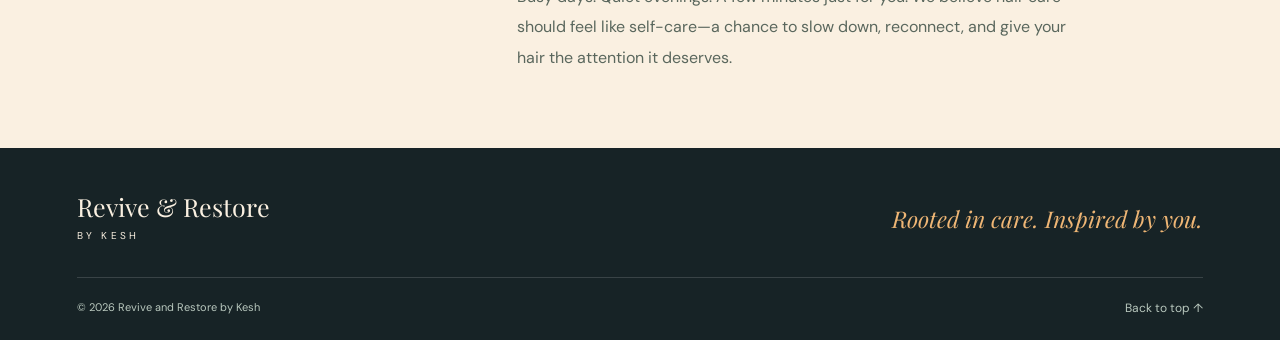
==== commit f4e3377c: "Add buy two get third 60 percent off promotion and automatic savings" ====
--- a/index.html
+++ b/index.html
@@ -7,13 +7,14 @@
 <title>Revive &amp; Restore by Kesh — Pre-orders Now Open</title>
 <link rel="icon" href="favicon.svg" type="image/svg+xml">
 <link rel="stylesheet" href="style.css?v=2"><link rel="stylesheet" href="shop.css?v=3">
-<link rel="stylesheet" href="pages.css?v=3">
+<link rel="stylesheet" href="pages.css?v=4">
 </head>
 <body id="top" class="home-page">
 <div class="topline">PRE-ORDERS ARE NOW OPEN · DISPATCH FROM KINGSTON</div>
 <header class="header"><a class="brand" href="./" aria-label="Revive and Restore by Kesh home">Revive &amp; Restore<small>BY KESH</small></a><nav class="nav" aria-label="Main navigation"><a href="./" aria-current="page">Home</a><a href="shop.html">Shop the collection ↗</a></nav></header>
 <main>
 <section class="halloween-banner" aria-label="Halloween at Revive and Restore"><div><p class="season-label">THE HALLOWEEN EDIT</p><h2>A little magic.<br>A lot of hair love.</h2><p>Your favourite rituals, with a seasonal glow.</p></div></section>
+<section class="promotion-banner" aria-labelledby="promotion-title"><div><p class="eyebrow">A LITTLE TREAT FOR YOUR RITUAL</p><h2 id="promotion-title">Buy any 2 items,<br>get the 3rd <em>60% off.</em></h2><p class="promotion-lead">Mix your favourites. The cheapest item gets the discount.</p></div><div class="promotion-details"><a class="button" href="shop.html#collection">Shop the offer &rarr;</a><p class="promotion-terms">Add any 3 items to the same order: pay full price for 2 and receive 60% off the cheapest item. For each complete set of 3, one item qualifies; on larger orders, the lowest-priced items are discounted. Delivery charges are separate and are not discounted. Special-request prices and savings are confirmed with your quote.</p></div></section>
 <section class="hero" aria-labelledby="hero-title">
 <div class="hero-copy"><p class="eyebrow">YOUR HAIR. YOUR RITUAL.</p><h1 id="hero-title">Pre-orders<br>are <em>open now!</em></h1><p class="intro">Your next hair-care ritual starts here. Explore our hair oils, beard oil and refreshing scalp mists, and pre-order your favourites today.</p><a class="button" href="shop.html">Shop &amp; pre-order</a><p class="hero-note">2 oz &amp; 4 oz oils · 250 ml scalp mists · All prices in JMD</p></div>
 <div class="hero-visual"><img src="hair-editorial.jpg" width="1024" height="1536" alt="Beauty editorial celebrating rich, natural curls." fetchpriority="high"><div class="image-caption"><p>A ritual worth<br>making time for.</p><span>REVIVE.<br>RESTORE.<br>RECONNECT.</span></div></div>
--- a/pages.css
+++ b/pages.css
@@ -12,3 +12,5 @@
 @media(max-width:800px){.halloween-banner{min-height:250px;background-position:60% center;padding:32px 7%}.halloween-banner>div{max-width:58%}.halloween-banner h2{font-size:34px}.halloween-banner p:last-child{line-height:1.6;max-width:230px}}
 @media(max-width:480px){.halloween-banner{min-height:250px;background-position:63% center;background-size:auto 250px}.halloween-banner>div{max-width:65%}.halloween-banner h2{font-size:30px}.halloween-banner .season-label{font-size:9px;letter-spacing:.2em}.halloween-banner p:last-child{max-width:175px;font-size:12px}}
 @media(max-width:480px){.halloween-banner{background-position:right center}.halloween-banner:before{content:"";position:absolute;inset:0;background:linear-gradient(90deg,#171c20 0%,#171c20e6 35%,transparent 82%)}.halloween-banner>div{z-index:1}}
+
+.promotion-banner{padding:38px 6%;display:grid;grid-template-columns:1.1fr 1fr;gap:40px;align-items:center;background:#f1d9b9;border-block:1px solid #bd895c66;color:#17272a}.promotion-banner .eyebrow{color:#79502c;margin-bottom:14px;font-size:10px}.promotion-banner h2{font:400 clamp(29px,3.2vw,43px)/1.15 'Playfair Display',Georgia,serif;margin-bottom:15px;letter-spacing:-.025em}.promotion-banner h2 em{color:#8b4627}.promotion-lead{font-size:14px;line-height:1.6;margin:0}.promotion-terms{font-size:12px;line-height:1.75;margin:16px 0 0;color:#4e4439}.promotion-banner .button{background:#203532;color:#fff0db}.promotion-saving{color:#785022}.shop-page .promotion-banner{margin-bottom:12px}@media(max-width:650px){.promotion-banner{grid-template-columns:1fr;gap:22px;padding:30px 7%}}
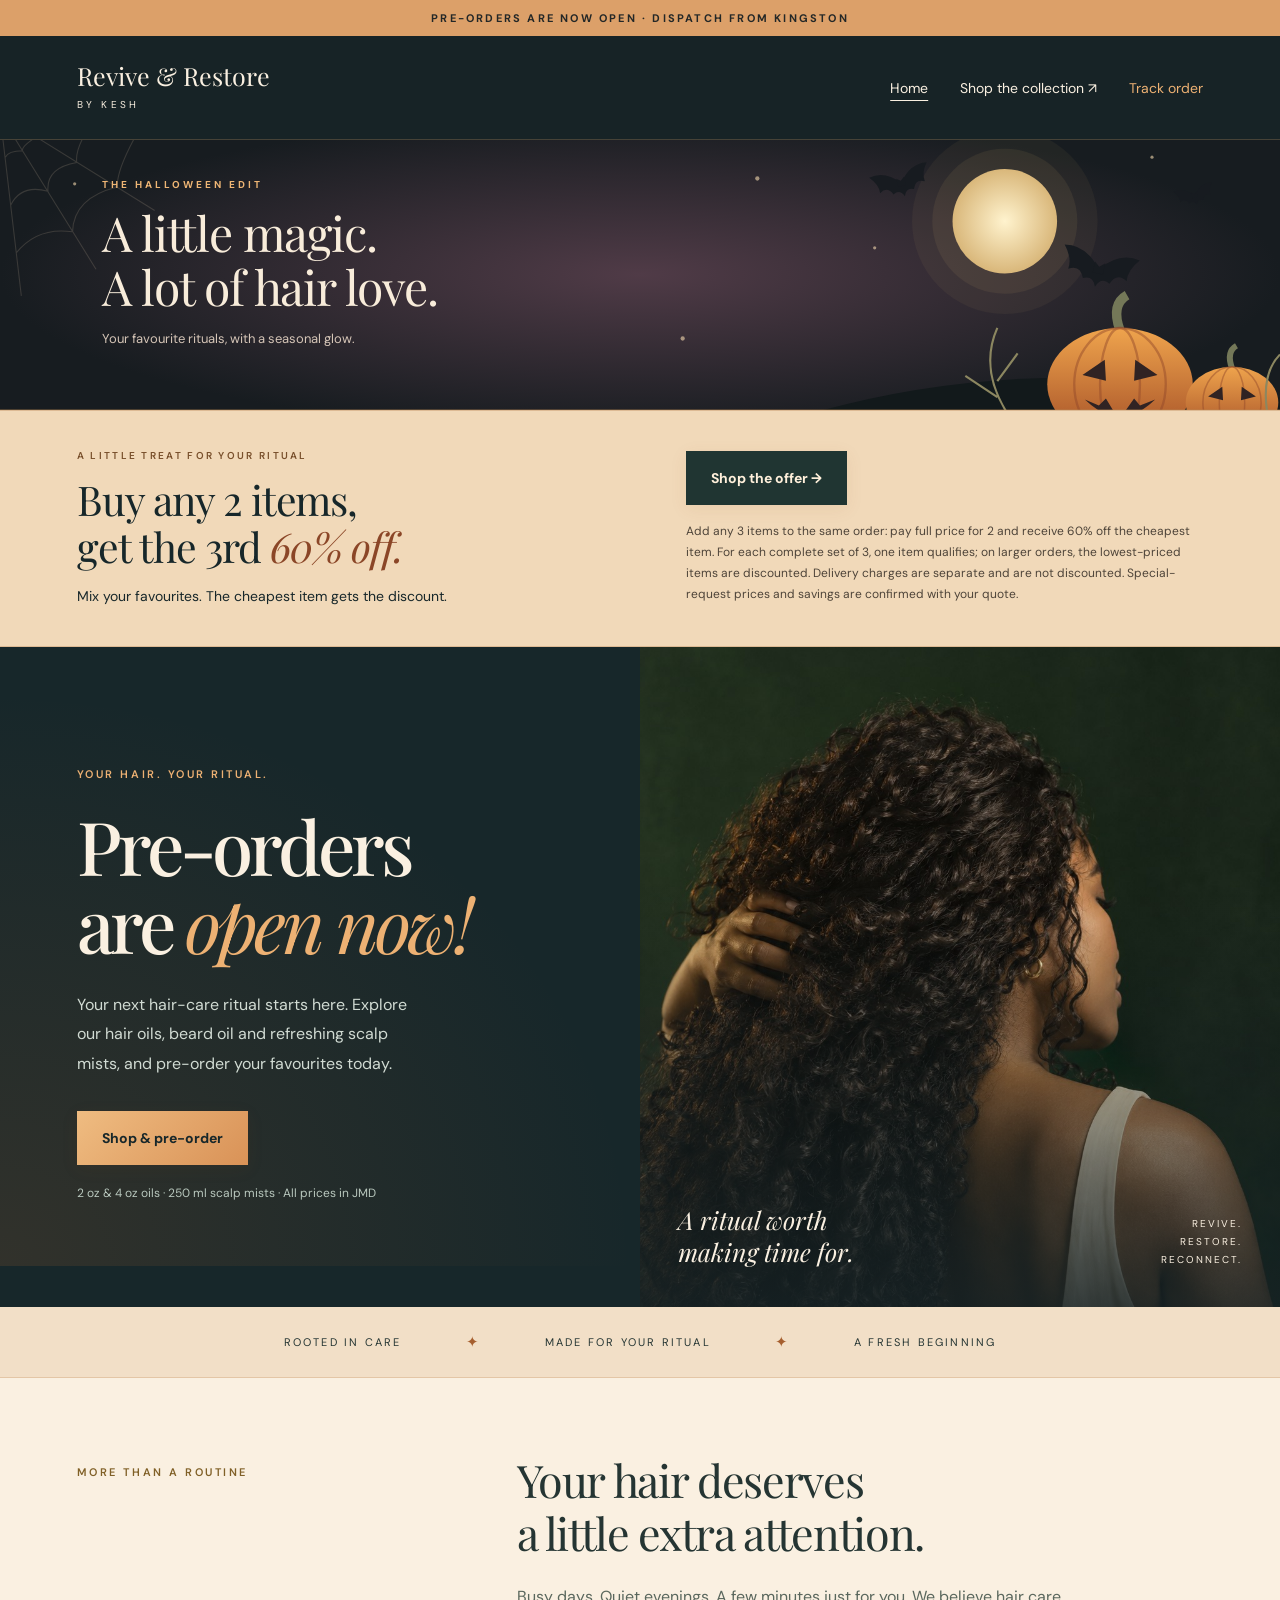
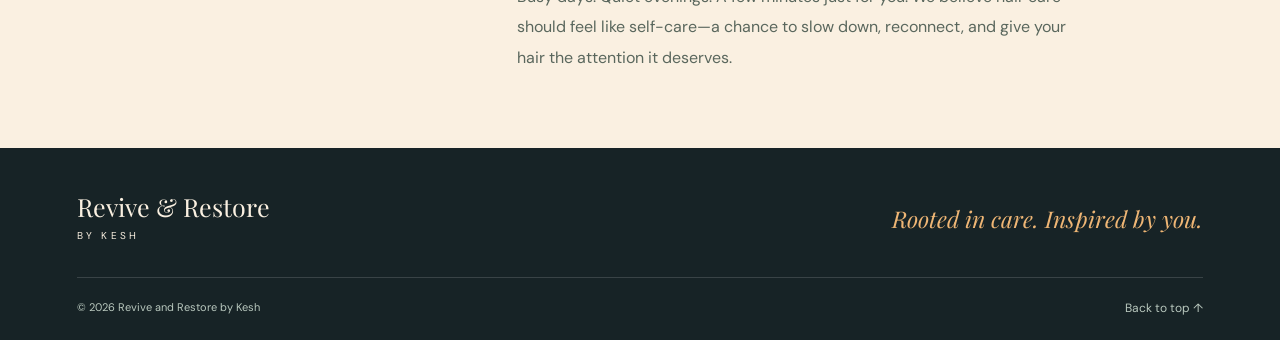
==== commit 0d09a591: "Add customer order tracking and delivery status links" ====
--- a/index.html
+++ b/index.html
@@ -11,7 +11,7 @@
 </head>
 <body id="top" class="home-page">
 <div class="topline">PRE-ORDERS ARE NOW OPEN · DISPATCH FROM KINGSTON</div>
-<header class="header"><a class="brand" href="./" aria-label="Revive and Restore by Kesh home">Revive &amp; Restore<small>BY KESH</small></a><nav class="nav" aria-label="Main navigation"><a href="./" aria-current="page">Home</a><a href="shop.html">Shop the collection ↗</a></nav></header>
+<header class="header"><a class="brand" href="./" aria-label="Revive and Restore by Kesh home">Revive &amp; Restore<small>BY KESH</small></a><nav class="nav" aria-label="Main navigation"><a href="./" aria-current="page">Home</a><a href="shop.html">Shop the collection ↗</a><a href="https://revive-restore-shop-service.silver-tune-8563.chatgpt.site/track">Track order</a></nav></header>
 <main>
 <section class="halloween-banner" aria-label="Halloween at Revive and Restore"><div><p class="season-label">THE HALLOWEEN EDIT</p><h2>A little magic.<br>A lot of hair love.</h2><p>Your favourite rituals, with a seasonal glow.</p></div></section>
 <section class="promotion-banner" aria-labelledby="promotion-title"><div><p class="eyebrow">A LITTLE TREAT FOR YOUR RITUAL</p><h2 id="promotion-title">Buy any 2 items,<br>get the 3rd <em>60% off.</em></h2><p class="promotion-lead">Mix your favourites. The cheapest item gets the discount.</p></div><div class="promotion-details"><a class="button" href="shop.html#collection">Shop the offer &rarr;</a><p class="promotion-terms">Add any 3 items to the same order: pay full price for 2 and receive 60% off the cheapest item. For each complete set of 3, one item qualifies; on larger orders, the lowest-priced items are discounted. Delivery charges are separate and are not discounted. Special-request prices and savings are confirmed with your quote.</p></div></section>
@@ -26,3 +26,4 @@
 
 <script>if(["#collection","#special-requests"].includes(location.hash))location.replace("shop.html"+location.hash);</script>
 </body></html>
+
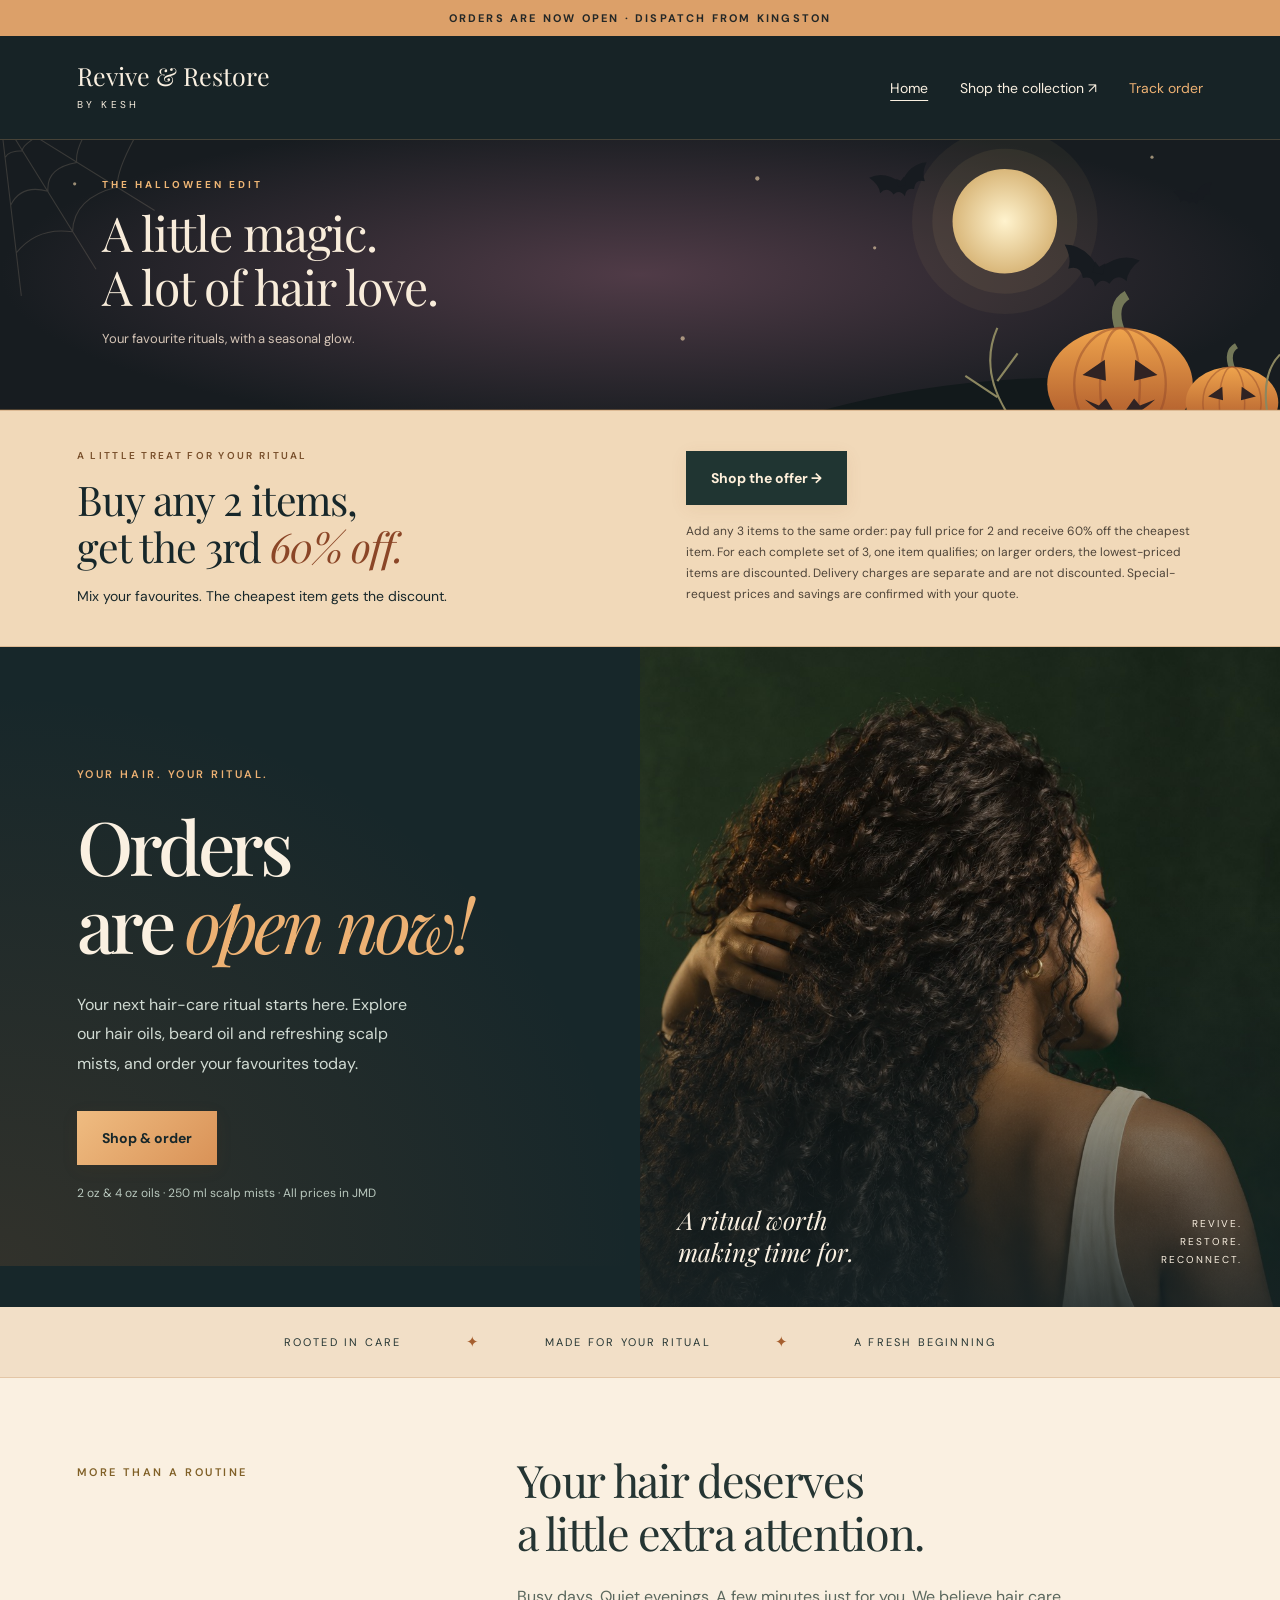
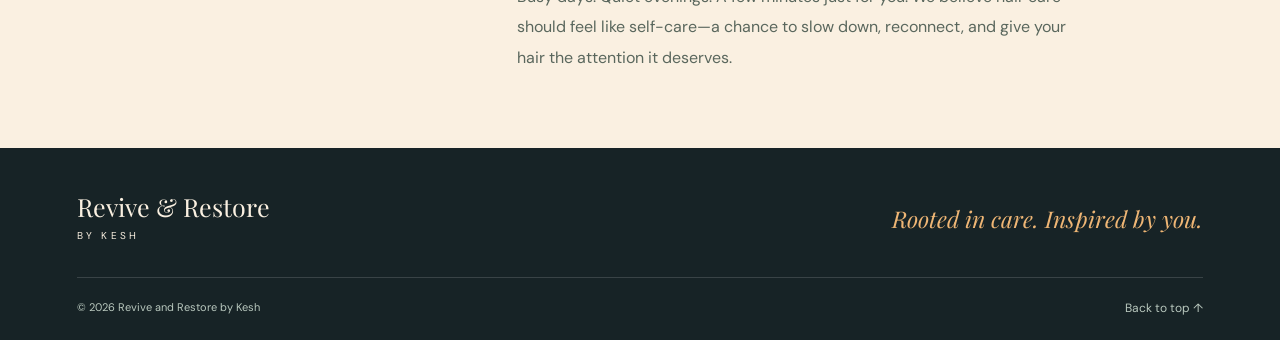
==== commit 8d849e32: "Replace pre-order messaging with open orders; preserve made-to-order availability" ====
--- a/index.html
+++ b/index.html
@@ -3,20 +3,20 @@
 <head>
 <meta charset="utf-8"><meta name="viewport" content="width=device-width,initial-scale=1">
 <meta name="theme-color" content="#102f26">
-<meta name="description" content="Meet your next hair-care ritual. Revive and Restore by Kesh hair oils and scalp mists. Pre-orders are now open. Prices in JMD.">
-<title>Revive &amp; Restore by Kesh — Pre-orders Now Open</title>
+<meta name="description" content="Meet your next hair-care ritual. Revive and Restore by Kesh hair oils and scalp mists. Orders are now open. Prices in JMD.">
+<title>Revive &amp; Restore by Kesh — Orders Now Open</title>
 <link rel="icon" href="favicon.svg" type="image/svg+xml">
 <link rel="stylesheet" href="style.css?v=2"><link rel="stylesheet" href="shop.css?v=3">
 <link rel="stylesheet" href="pages.css?v=4">
 </head>
 <body id="top" class="home-page">
-<div class="topline">PRE-ORDERS ARE NOW OPEN · DISPATCH FROM KINGSTON</div>
+<div class="topline">ORDERS ARE NOW OPEN · DISPATCH FROM KINGSTON</div>
 <header class="header"><a class="brand" href="./" aria-label="Revive and Restore by Kesh home">Revive &amp; Restore<small>BY KESH</small></a><nav class="nav" aria-label="Main navigation"><a href="./" aria-current="page">Home</a><a href="shop.html">Shop the collection ↗</a><a href="https://revive-restore-shop-service.silver-tune-8563.chatgpt.site/track">Track order</a></nav></header>
 <main>
 <section class="halloween-banner" aria-label="Halloween at Revive and Restore"><div><p class="season-label">THE HALLOWEEN EDIT</p><h2>A little magic.<br>A lot of hair love.</h2><p>Your favourite rituals, with a seasonal glow.</p></div></section>
 <section class="promotion-banner" aria-labelledby="promotion-title"><div><p class="eyebrow">A LITTLE TREAT FOR YOUR RITUAL</p><h2 id="promotion-title">Buy any 2 items,<br>get the 3rd <em>60% off.</em></h2><p class="promotion-lead">Mix your favourites. The cheapest item gets the discount.</p></div><div class="promotion-details"><a class="button" href="shop.html#collection">Shop the offer &rarr;</a><p class="promotion-terms">Add any 3 items to the same order: pay full price for 2 and receive 60% off the cheapest item. For each complete set of 3, one item qualifies; on larger orders, the lowest-priced items are discounted. Delivery charges are separate and are not discounted. Special-request prices and savings are confirmed with your quote.</p></div></section>
 <section class="hero" aria-labelledby="hero-title">
-<div class="hero-copy"><p class="eyebrow">YOUR HAIR. YOUR RITUAL.</p><h1 id="hero-title">Pre-orders<br>are <em>open now!</em></h1><p class="intro">Your next hair-care ritual starts here. Explore our hair oils, beard oil and refreshing scalp mists, and pre-order your favourites today.</p><a class="button" href="shop.html">Shop &amp; pre-order</a><p class="hero-note">2 oz &amp; 4 oz oils · 250 ml scalp mists · All prices in JMD</p></div>
+<div class="hero-copy"><p class="eyebrow">YOUR HAIR. YOUR RITUAL.</p><h1 id="hero-title">Orders<br>are <em>open now!</em></h1><p class="intro">Your next hair-care ritual starts here. Explore our hair oils, beard oil and refreshing scalp mists, and order your favourites today.</p><a class="button" href="shop.html">Shop &amp; order</a><p class="hero-note">2 oz &amp; 4 oz oils · 250 ml scalp mists · All prices in JMD</p></div>
 <div class="hero-visual"><img src="hair-editorial.jpg" width="1024" height="1536" alt="Beauty editorial celebrating rich, natural curls." fetchpriority="high"><div class="image-caption"><p>A ritual worth<br>making time for.</p><span>REVIVE.<br>RESTORE.<br>RECONNECT.</span></div></div>
 </section>
 <div class="ribbon" aria-label="Brand philosophy"><span>Rooted in care</span><i aria-hidden="true">✦</i><span>Made for your ritual</span><i aria-hidden="true">✦</i><span>A fresh beginning</span></div>
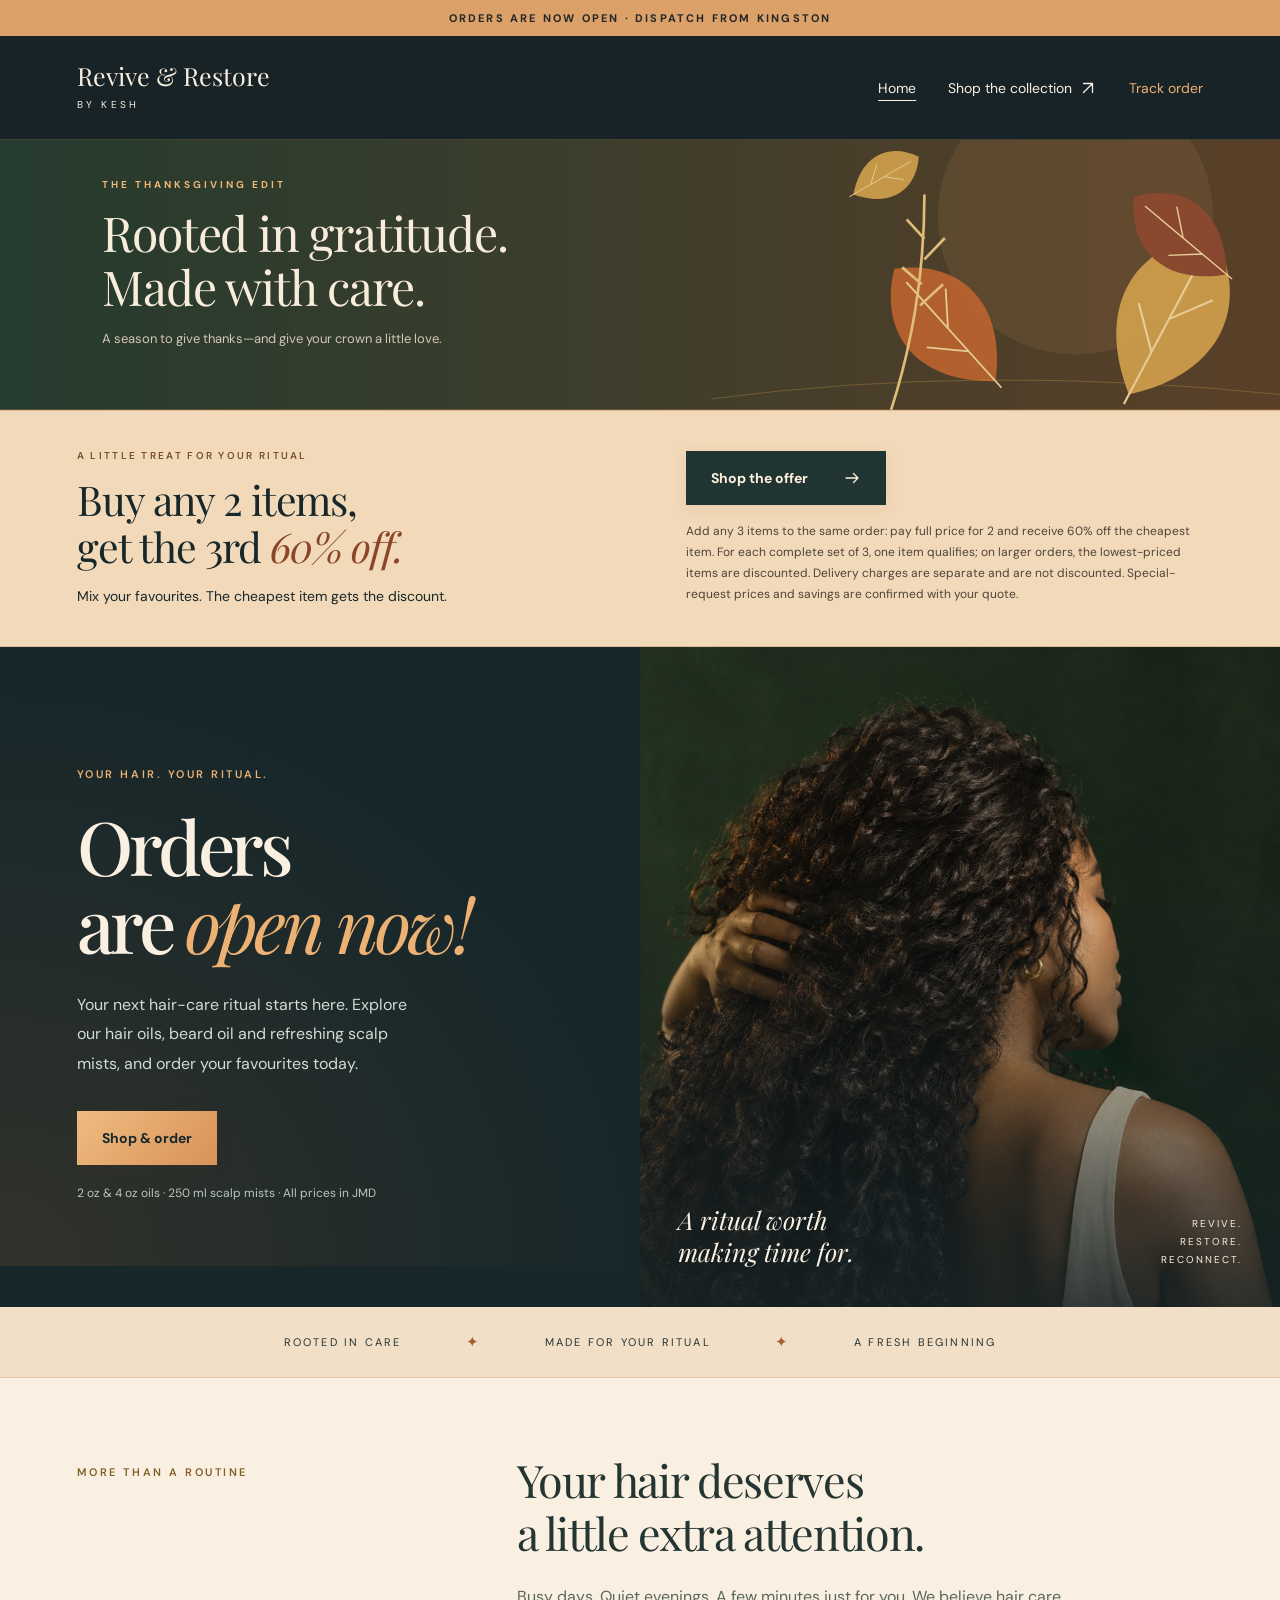
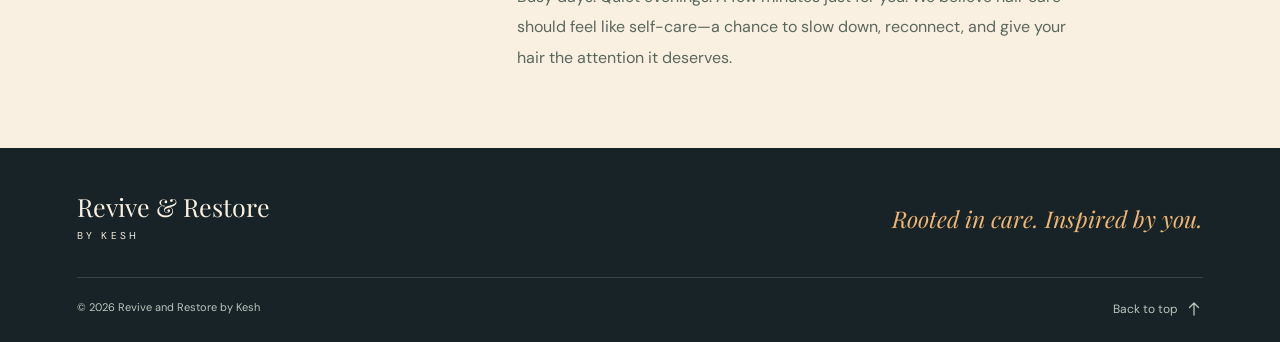
==== commit f9d06c22: "Show Thanksgiving collection and consistent mobile SVG icons" ====
--- a/index.html
+++ b/index.html
@@ -7,14 +7,14 @@
 <title>Revive &amp; Restore by Kesh — Orders Now Open</title>
 <link rel="icon" href="favicon.svg" type="image/svg+xml">
 <link rel="stylesheet" href="style.css?v=2"><link rel="stylesheet" href="shop.css?v=3">
-<link rel="stylesheet" href="pages.css?v=4">
+<link rel="stylesheet" href="pages.css?v=thanksgiving2">
 </head>
 <body id="top" class="home-page">
 <div class="topline">ORDERS ARE NOW OPEN · DISPATCH FROM KINGSTON</div>
-<header class="header"><a class="brand" href="./" aria-label="Revive and Restore by Kesh home">Revive &amp; Restore<small>BY KESH</small></a><nav class="nav" aria-label="Main navigation"><a href="./" aria-current="page">Home</a><a href="shop.html">Shop the collection ↗</a><a href="https://revive-restore-shop-service.silver-tune-8563.chatgpt.site/track">Track order</a></nav></header>
+<header class="header"><a class="brand" href="./" aria-label="Revive and Restore by Kesh home">Revive &amp; Restore<small>BY KESH</small></a><nav class="nav" aria-label="Main navigation"><a href="./" aria-current="page">Home</a><a href="shop.html">Shop the collection <svg class="ui-icon" viewBox="0 0 24 24" aria-hidden="true"><path d="M6 18 18 6M6 6h12v12"/></svg></a><a href="https://revive-restore-shop-service.silver-tune-8563.chatgpt.site/track">Track order</a></nav></header>
 <main>
-<section class="halloween-banner" aria-label="Halloween at Revive and Restore"><div><p class="season-label">THE HALLOWEEN EDIT</p><h2>A little magic.<br>A lot of hair love.</h2><p>Your favourite rituals, with a seasonal glow.</p></div></section>
-<section class="promotion-banner" aria-labelledby="promotion-title"><div><p class="eyebrow">A LITTLE TREAT FOR YOUR RITUAL</p><h2 id="promotion-title">Buy any 2 items,<br>get the 3rd <em>60% off.</em></h2><p class="promotion-lead">Mix your favourites. The cheapest item gets the discount.</p></div><div class="promotion-details"><a class="button" href="shop.html#collection">Shop the offer &rarr;</a><p class="promotion-terms">Add any 3 items to the same order: pay full price for 2 and receive 60% off the cheapest item. For each complete set of 3, one item qualifies; on larger orders, the lowest-priced items are discounted. Delivery charges are separate and are not discounted. Special-request prices and savings are confirmed with your quote.</p></div></section>
+<section class="thanksgiving-banner" aria-label="Thanksgiving at Revive and Restore"><div><p class="season-label">THE THANKSGIVING EDIT</p><h2>Rooted in gratitude.<br>Made with care.</h2><p>A season to give thanks—and give your crown a little love.</p></div></section>
+<section class="promotion-banner" aria-labelledby="promotion-title"><div><p class="eyebrow">A LITTLE TREAT FOR YOUR RITUAL</p><h2 id="promotion-title">Buy any 2 items,<br>get the 3rd <em>60% off.</em></h2><p class="promotion-lead">Mix your favourites. The cheapest item gets the discount.</p></div><div class="promotion-details"><a class="button" href="shop.html#collection">Shop the offer <svg class="ui-icon" viewBox="0 0 24 24" aria-hidden="true"><path d="M4 12h16m-6-6 6 6-6 6"/></svg></a><p class="promotion-terms">Add any 3 items to the same order: pay full price for 2 and receive 60% off the cheapest item. For each complete set of 3, one item qualifies; on larger orders, the lowest-priced items are discounted. Delivery charges are separate and are not discounted. Special-request prices and savings are confirmed with your quote.</p></div></section>
 <section class="hero" aria-labelledby="hero-title">
 <div class="hero-copy"><p class="eyebrow">YOUR HAIR. YOUR RITUAL.</p><h1 id="hero-title">Orders<br>are <em>open now!</em></h1><p class="intro">Your next hair-care ritual starts here. Explore our hair oils, beard oil and refreshing scalp mists, and order your favourites today.</p><a class="button" href="shop.html">Shop &amp; order</a><p class="hero-note">2 oz &amp; 4 oz oils · 250 ml scalp mists · All prices in JMD</p></div>
 <div class="hero-visual"><img src="hair-editorial.jpg" width="1024" height="1536" alt="Beauty editorial celebrating rich, natural curls." fetchpriority="high"><div class="image-caption"><p>A ritual worth<br>making time for.</p><span>REVIVE.<br>RESTORE.<br>RECONNECT.</span></div></div>
@@ -22,7 +22,7 @@
 <div class="ribbon" aria-label="Brand philosophy"><span>Rooted in care</span><i aria-hidden="true">✦</i><span>Made for your ritual</span><i aria-hidden="true">✦</i><span>A fresh beginning</span></div>
 <section class="story" id="our-story"><p class="eyebrow">MORE THAN A ROUTINE</p><div><h2>Your hair deserves<br>a little extra attention.</h2><p>Busy days. Quiet evenings. A few minutes just for you. We believe hair care should feel like self-care—a chance to slow down, reconnect, and give your hair the attention it deserves.</p></div></section>
 </main>
-<footer class="footer"><div class="footer-top"><a class="brand" href="./">Revive &amp; Restore<small>BY KESH</small></a><p>Rooted in care. Inspired by you.</p></div><div class="footer-bottom"><span>© 2026 Revive and Restore by Kesh</span><a href="#top">Back to top ↑</a></div></footer>
+<footer class="footer"><div class="footer-top"><a class="brand" href="./">Revive &amp; Restore<small>BY KESH</small></a><p>Rooted in care. Inspired by you.</p></div><div class="footer-bottom"><span>© 2026 Revive and Restore by Kesh</span><a href="#top">Back to top <svg class="ui-icon" viewBox="0 0 24 24" aria-hidden="true"><path d="M12 20V4m-6 6 6-6 6 6"/></svg></a></div></footer>
 
 <script>if(["#collection","#special-requests"].includes(location.hash))location.replace("shop.html"+location.hash);</script>
 </body></html>
--- a/pages.css
+++ b/pages.css
@@ -1,16 +1,19 @@
 .home-page .nav a:first-child,.shop-page .nav a:first-child{display:block}.nav [aria-current="page"]{text-decoration:underline;text-underline-offset:7px}.shop-page .collection.shop{padding-top:65px}.shop-page #collection-title{font:400 clamp(38px,4.8vw,64px)/1.15 'Playfair Display',Georgia,serif;letter-spacing:-.035em;color:var(--forest);margin-bottom:24px}.shop-page #collection-title em{color:#88621f}.home-page h1{font-size:clamp(54px,5.8vw,88px)}.home-page .story{padding-top:75px;padding-bottom:75px}.home-page .nav a,.shop-page .nav a{white-space:nowrap}@media(max-width:600px){.shop-page .header{flex-wrap:wrap}.shop-page .nav{width:100%;justify-content:space-between;padding-top:8px}.shop-page .collection.shop{padding-top:42px}.home-page .header{flex-wrap:wrap}.home-page .nav{gap:22px}.home-page h1{font-size:clamp(48px,10.5vw,70px)}}
 
 
-/* Halloween editorial treatment. */
+/* Thanksgiving harvest treatment. */
 :root{--gold:#edb173;--forest:#17272a;--cream:#faf0e1;--ink:#253533}
 .topline{background:#dca069;color:#232727}.header,.footer{background:#172326}.header{border-bottom:1px solid #edb17338}
-.halloween-banner{position:relative;background:#171c20 url('halloween.svg') center/cover no-repeat;min-height:270px;color:#f8ecda;padding:38px 8%;border-bottom:1px solid #b9875155;overflow:hidden}
-.halloween-banner>div{position:relative;max-width:570px}.halloween-banner .season-label{color:#efb675;font-size:10px;letter-spacing:.3em;font-weight:700;margin-bottom:15px}.halloween-banner h2{font:400 clamp(30px,4vw,48px)/1.12 'Playfair Display',Georgia,serif;margin:0 0 16px;letter-spacing:-.025em}.halloween-banner p:last-child{font-size:13px;color:#d5c5b7;margin:0}
+.thanksgiving-banner{position:relative;background:#243b2e url('halloween.svg?v=thanksgiving') center/cover no-repeat;min-height:270px;color:#f8ecda;padding:38px 8%;border-bottom:1px solid #b9875155;overflow:hidden}
+.thanksgiving-banner>div{position:relative;max-width:570px}.thanksgiving-banner .season-label{color:#efb675;font-size:10px;letter-spacing:.3em;font-weight:700;margin-bottom:15px}.thanksgiving-banner h2{font:400 clamp(30px,4vw,48px)/1.12 'Playfair Display',Georgia,serif;margin:0 0 16px;letter-spacing:-.025em}.thanksgiving-banner p:last-child{font-size:13px;color:#d5c5b7;margin:0}
 .hero{background:#17272a}.home-page .hero-copy{background:radial-gradient(ellipse at 0% 100%,#aa62302e,transparent 70%)}.hero-visual:after{background:linear-gradient(0deg,#172326d9,transparent 65%)}
 .button{background:linear-gradient(135deg,#efbc81,#d99257);box-shadow:0 4px 18px #8a4a1614}.button:hover{background:#f4c995}.home-page .ribbon{background:#f2dfc7;border-color:#b67e4540}.home-page .ribbon i{color:#a65f2f}
 .shop-page{background:#f7ebda}.shop-page .product-card{border:1px solid #be8b5540;border-top:3px solid #b77743;box-shadow:0 8px 26px #533a2010}.shop-page #collection-title em{color:#9a582f}.product-status{color:#94562b!important}.shop-dialog{border-top:4px solid #c48a54}.shop-dialog::backdrop{background:#161921c9}.request-section{background:#eaddc8}.footer-top p{color:#efb675}
-@media(max-width:800px){.halloween-banner{min-height:250px;background-position:60% center;padding:32px 7%}.halloween-banner>div{max-width:58%}.halloween-banner h2{font-size:34px}.halloween-banner p:last-child{line-height:1.6;max-width:230px}}
-@media(max-width:480px){.halloween-banner{min-height:250px;background-position:63% center;background-size:auto 250px}.halloween-banner>div{max-width:65%}.halloween-banner h2{font-size:30px}.halloween-banner .season-label{font-size:9px;letter-spacing:.2em}.halloween-banner p:last-child{max-width:175px;font-size:12px}}
-@media(max-width:480px){.halloween-banner{background-position:right center}.halloween-banner:before{content:"";position:absolute;inset:0;background:linear-gradient(90deg,#171c20 0%,#171c20e6 35%,transparent 82%)}.halloween-banner>div{z-index:1}}
+@media(max-width:800px){.thanksgiving-banner{min-height:250px;background-position:60% center;padding:32px 7%}.thanksgiving-banner>div{max-width:58%}.thanksgiving-banner h2{font-size:34px}.thanksgiving-banner p:last-child{line-height:1.6;max-width:230px}}
+@media(max-width:480px){.thanksgiving-banner{min-height:250px;background-position:63% center;background-size:auto 250px}.thanksgiving-banner>div{max-width:65%}.thanksgiving-banner h2{font-size:30px}.thanksgiving-banner .season-label{font-size:9px;letter-spacing:.2em}.thanksgiving-banner p:last-child{max-width:175px;font-size:12px}}
+@media(max-width:480px){.thanksgiving-banner{background-position:right center}.thanksgiving-banner:before{content:"";position:absolute;inset:0;background:linear-gradient(90deg,#243b2e 0%,#243b2ee6 35%,transparent 82%)}.thanksgiving-banner>div{z-index:1}}
 
 .promotion-banner{padding:38px 6%;display:grid;grid-template-columns:1.1fr 1fr;gap:40px;align-items:center;background:#f1d9b9;border-block:1px solid #bd895c66;color:#17272a}.promotion-banner .eyebrow{color:#79502c;margin-bottom:14px;font-size:10px}.promotion-banner h2{font:400 clamp(29px,3.2vw,43px)/1.15 'Playfair Display',Georgia,serif;margin-bottom:15px;letter-spacing:-.025em}.promotion-banner h2 em{color:#8b4627}.promotion-lead{font-size:14px;line-height:1.6;margin:0}.promotion-terms{font-size:12px;line-height:1.75;margin:16px 0 0;color:#4e4439}.promotion-banner .button{background:#203532;color:#fff0db}.promotion-saving{color:#785022}.shop-page .promotion-banner{margin-bottom:12px}@media(max-width:650px){.promotion-banner{grid-template-columns:1fr;gap:22px;padding:30px 7%}}
+
+/* Consistent desktop-style controls at every size. */
+.ui-icon{width:18px;height:18px;display:inline-block;vertical-align:middle;flex-shrink:0;fill:none;stroke:currentColor;stroke-width:1.7;stroke-linecap:round;stroke-linejoin:round}.nav a,.footer-bottom a{display:inline-flex;align-items:center;gap:7px}.button,.cart-button,.close-dialog{font-family:inherit;touch-action:manipulation}.close-dialog{display:inline-flex;align-items:center;justify-content:center;min-width:44px;min-height:44px}.thanksgiving-banner{background-color:#243b2e}.thanksgiving-banner h2{max-width:550px}@media(max-width:600px){.header{gap:18px}.home-page .nav,.shop-page .nav{width:100%;display:flex;flex-wrap:wrap;justify-content:space-between;gap:12px;font-size:13px}.nav a,.nav button{min-height:44px;align-items:center}.button{min-height:48px;justify-content:center;gap:16px}.ui-icon{width:18px;height:18px}.shop-dialog{width:calc(100% - 24px);max-height:90dvh;padding:22px}.shop-dialog input,.shop-dialog select,.shop-dialog textarea{font-size:16px}.thanksgiving-banner>div{max-width:76%}.thanksgiving-banner{background-position:72% center}.thanksgiving-banner:before{background:linear-gradient(90deg,#243b2e 0%,#243b2ecc 40%,transparent 95%)}.footer-bottom a{min-height:44px}}
